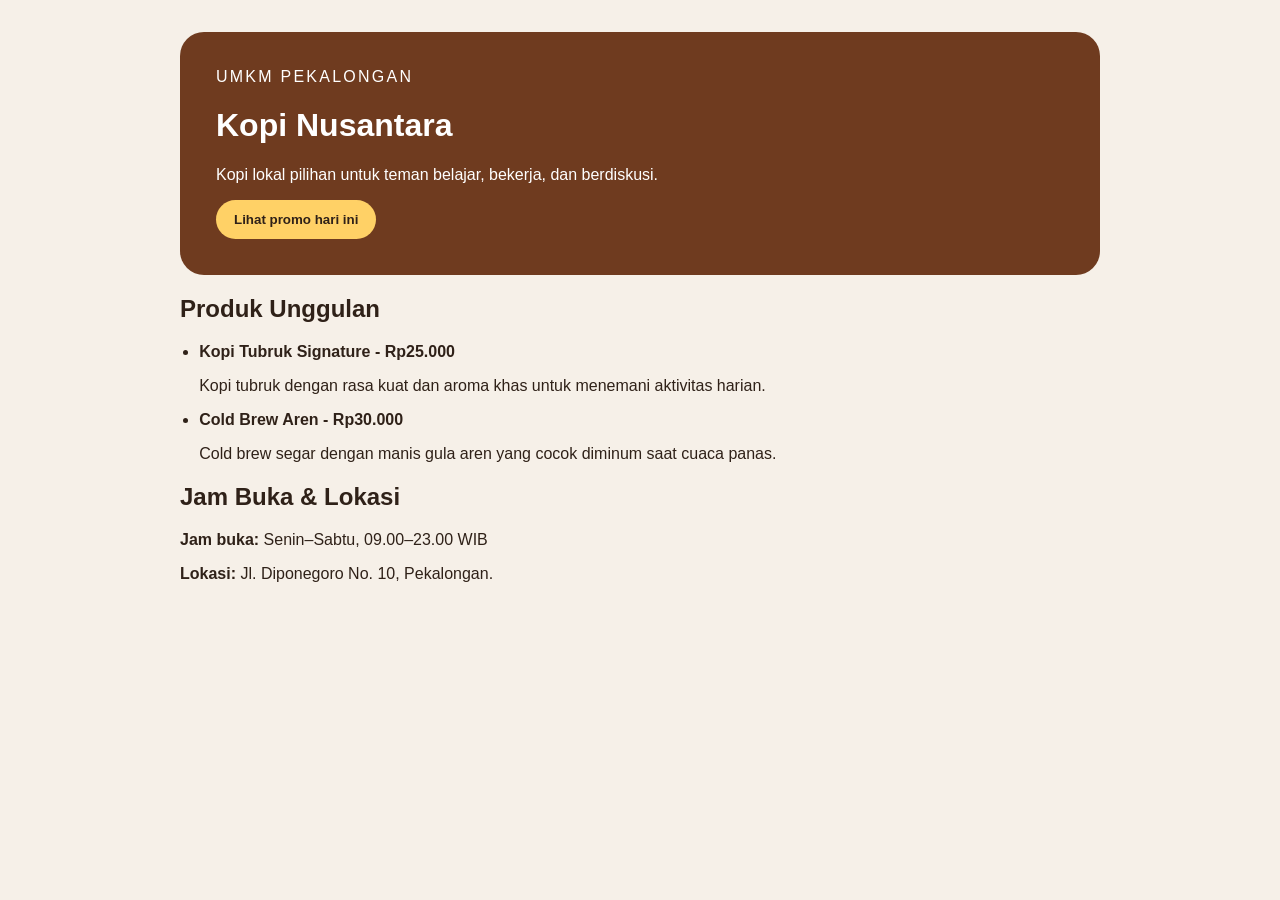
==== latihan-web-1-2/index.html @ b6d421cf "fix: ubah alamat menjadi data dummy" ====
<!doctype html>
<html lang="id">
  <head>
    <meta charset="utf-8" />
    <meta name="viewport" content="width=device-width, initial-scale=1" />
    <title>Kopi Nusantara - Website UMKM</title>
    <link rel="stylesheet" href="css/style.css" />
  </head>
  <body>
    <main class="page">
      <header class="hero">
        <p class="eyebrow">UMKM Pekalongan</p>
        <h1>Kopi Nusantara</h1>
        <p>Kopi lokal pilihan untuk teman belajar, bekerja, dan berdiskusi.</p>
        <button id="promoButton" type="button">Lihat promo hari ini</button>
      </header>

      <section aria-labelledby="produk-title">
        <h2 id="produk-title">Produk Unggulan</h2>
        <ul class="products">
          <li>
            <article>
              <strong>Kopi Tubruk Signature - Rp25.000</strong>
              <p>Kopi tubruk dengan rasa kuat dan aroma khas untuk menemani aktivitas harian.</p>
            </article>
          </li>
          <li>
            <article>
              <strong>Cold Brew Aren - Rp30.000</strong>
              <p>Cold brew segar dengan manis gula aren yang cocok diminum saat cuaca panas.</p>
            </article>
          </li>
        </ul>
      </section>

      <section class="info" aria-labelledby="info-title">
        <h2 id="info-title">Jam Buka & Lokasi</h2>
        <article class="info-card">
          <p><strong>Jam buka:</strong> Senin–Sabtu, 09.00–23.00 WIB</p>
          <p><strong>Lokasi:</strong> Jl. Diponegoro No. 10, Pekalongan.</p>
        </article>
      </section>
    </main>

    <script src="js/script.js"></script>
  </body>
</html>
---- latihan-web-1-2/css/style.css ----
body {
  margin: 0;
  color: #2f2118;
  background: #f6f0e8;
  font-family: Arial, sans-serif;
}

.page {
  max-width: 920px;
  margin: 0 auto;
  padding: 32px 20px;
}

.hero {
  padding: 36px;
  color: white;
  background: #6f3b1f;
  border-radius: 24px;
}

.eyebrow {
  margin: 0 0 8px;
  letter-spacing: 0.14em;
  text-transform: uppercase;
}

.products {
  padding-left: 1.2rem;
}

button {
  padding: 12px 18px;
  color: #2f2118;
  font-weight: 700;
  cursor: pointer;
  background: #ffd166;
  border: 0;
  border-radius: 999px;
}
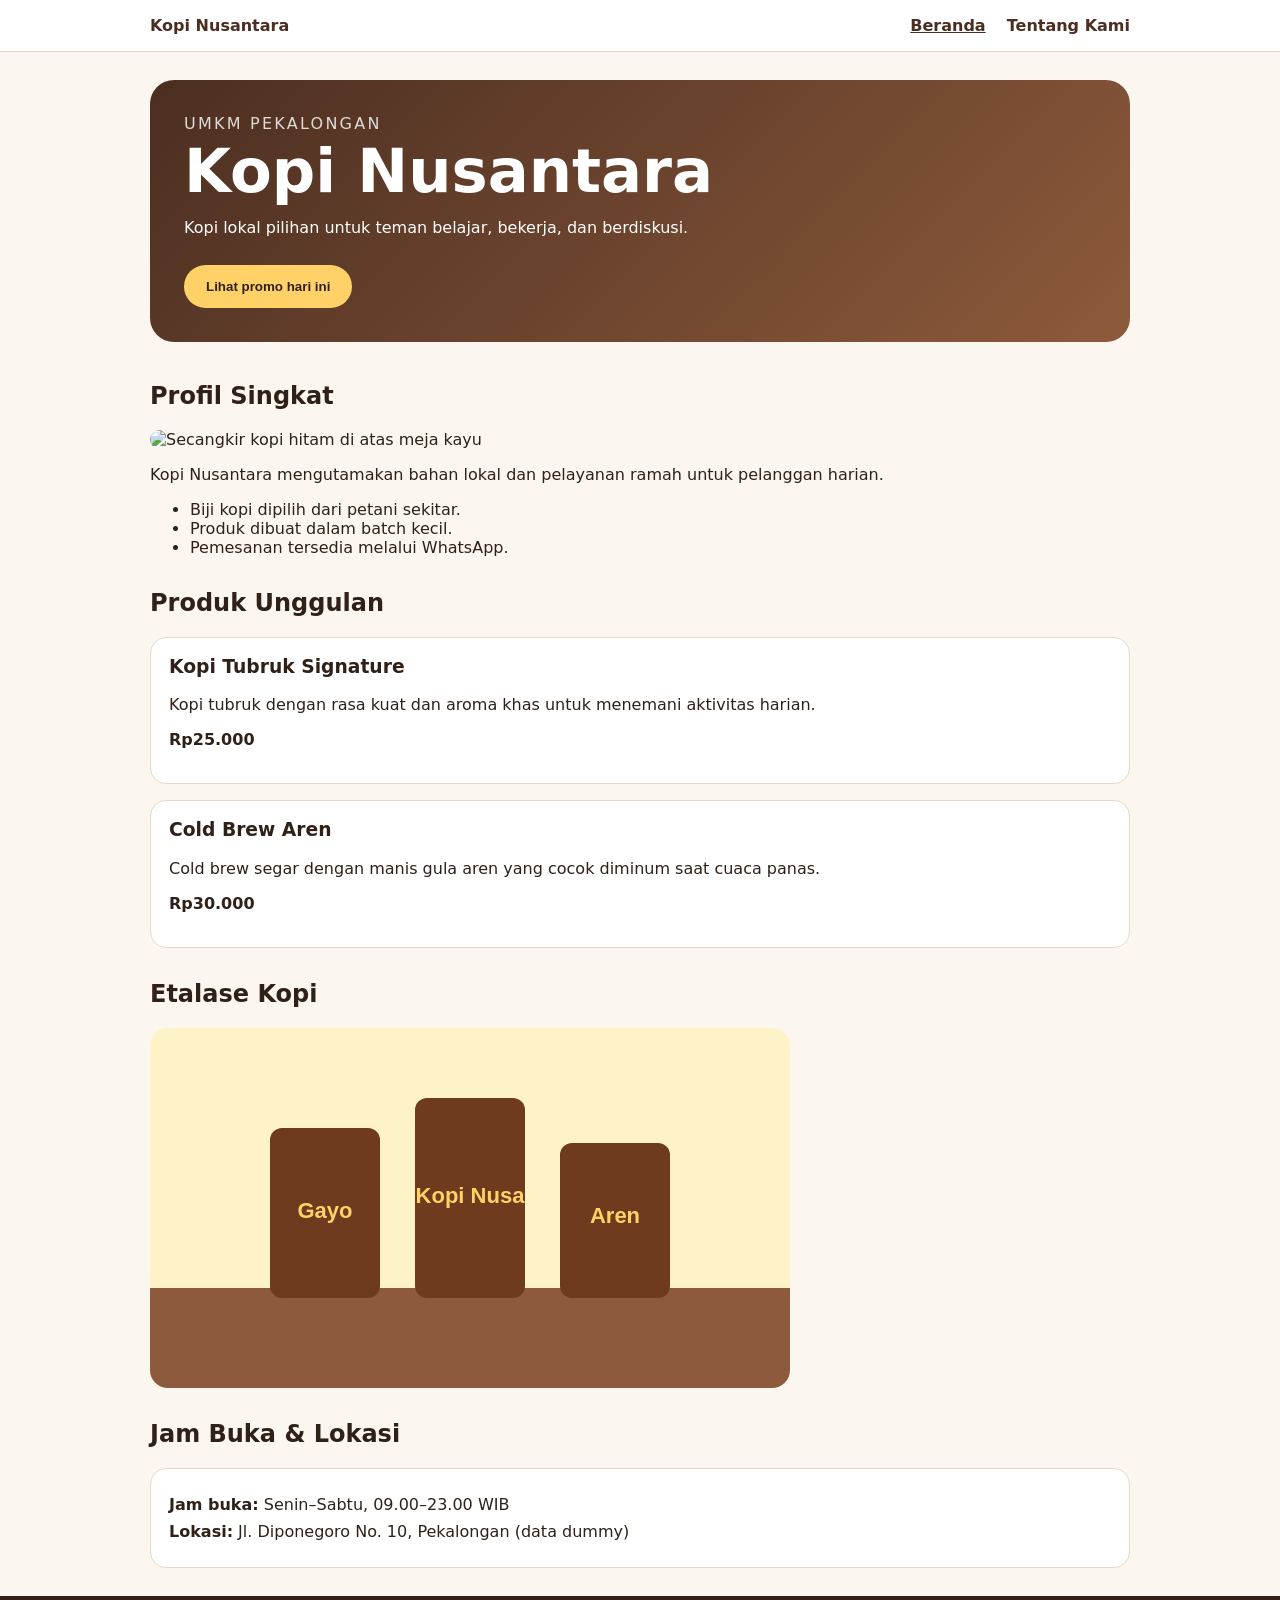
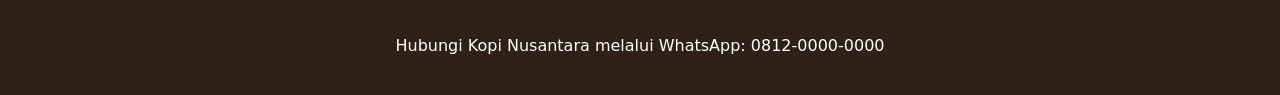
==== commit 46c74ba1: "feat: tambah semantic html dan navigasi dua halaman" ====
--- a/latihan-web-1-2/index.html
+++ b/latihan-web-1-2/index.html
@@ -1,47 +1,88 @@
 <!doctype html>
 <html lang="id">
   <head>
-    <meta charset="utf-8" />
-    <meta name="viewport" content="width=device-width, initial-scale=1" />
+    <meta charset="utf-8">
+    <meta name="viewport" content="width=device-width, initial-scale=1">
     <title>Kopi Nusantara - Website UMKM</title>
-    <link rel="stylesheet" href="css/style.css" />
+    <link rel="stylesheet" href="css/style.css">
   </head>
+
   <body>
-    <main class="page">
-      <header class="hero">
+    <a class="skip-link" href="#konten">Lewati ke konten utama</a>
+
+    <header class="site-header">
+      <div class="header-inner">
+        <a class="brand" href="index.html">Kopi Nusantara</a>
+        <nav aria-label="Navigasi utama">
+          <a aria-current="page" href="index.html">Beranda</a>
+          <a href="tentang.html">Tentang Kami</a>
+        </nav>
+      </div>
+    </header>
+
+    <main id="konten">
+      <section class="hero" aria-labelledby="hero-title">
         <p class="eyebrow">UMKM Pekalongan</p>
-        <h1>Kopi Nusantara</h1>
+        <h1 id="hero-title">Kopi Nusantara</h1>
         <p>Kopi lokal pilihan untuk teman belajar, bekerja, dan berdiskusi.</p>
         <button id="promoButton" type="button">Lihat promo hari ini</button>
-      </header>
+      </section>
+
+      <section class="profil" aria-labelledby="profil-title">
+        <h2 id="profil-title">Profil Singkat</h2>
+        <img
+          class="profile-image"
+          src="https://images.unsplash.com/photo-1509042239860-f550ce710b93?auto=format&fit=crop&w=640&q=80"
+          alt="Secangkir kopi hitam di atas meja kayu"
+        >
+        <p>Kopi Nusantara mengutamakan bahan lokal dan pelayanan ramah untuk pelanggan harian.</p>
+        <ul>
+          <li>Biji kopi dipilih dari petani sekitar.</li>
+          <li>Produk dibuat dalam batch kecil.</li>
+          <li>Pemesanan tersedia melalui WhatsApp.</li>
+        </ul>
+      </section>
 
       <section aria-labelledby="produk-title">
         <h2 id="produk-title">Produk Unggulan</h2>
-        <ul class="products">
-          <li>
-            <article>
-              <strong>Kopi Tubruk Signature - Rp25.000</strong>
-              <p>Kopi tubruk dengan rasa kuat dan aroma khas untuk menemani aktivitas harian.</p>
-            </article>
-          </li>
-          <li>
-            <article>
-              <strong>Cold Brew Aren - Rp30.000</strong>
-              <p>Cold brew segar dengan manis gula aren yang cocok diminum saat cuaca panas.</p>
-            </article>
-          </li>
-        </ul>
+
+        <div class="product-list">
+          <article class="product-card">
+            <h3>Kopi Tubruk Signature</h3>
+            <p>Kopi tubruk dengan rasa kuat dan aroma khas untuk menemani aktivitas harian.</p>
+            <p class="price">Rp25.000</p>
+          </article>
+
+          <article class="product-card">
+            <h3>Cold Brew Aren</h3>
+            <p>Cold brew segar dengan manis gula aren yang cocok diminum saat cuaca panas.</p>
+            <p class="price">Rp30.000</p>
+          </article>
+        </div>
       </section>
 
-      <section class="info" aria-labelledby="info-title">
-        <h2 id="info-title">Jam Buka & Lokasi</h2>
+      <section aria-labelledby="etalase-title">
+        <h2 id="etalase-title">Etalase Kopi</h2>
+        <img
+          class="etalase-image"
+          src="assets/images/etalase-kopi.svg"
+          alt="Etalase Kopi Nusantara berisi kemasan kopi lokal"
+        >
+      </section>
+
+      <section id="lokasi" class="info" aria-labelledby="info-title">
+        <h2 id="info-title">Jam Buka &amp; Lokasi</h2>
         <article class="info-card">
           <p><strong>Jam buka:</strong> Senin–Sabtu, 09.00–23.00 WIB</p>
-          <p><strong>Lokasi:</strong> Jl. Diponegoro No. 10, Pekalongan.</p>
+          <p><strong>Lokasi:</strong> Jl. Diponegoro No. 10, Pekalongan (data dummy)</p>
         </article>
       </section>
     </main>
 
+    <footer class="site-footer">
+      <p>Hubungi Kopi Nusantara melalui WhatsApp: 0812-0000-0000</p>
+    </footer>
+
     <script src="js/script.js"></script>
   </body>
-</html>+</html>
--- a/latihan-web-1-2/css/style.css
+++ b/latihan-web-1-2/css/style.css
@@ -1,39 +1,167 @@
 body {
   margin: 0;
+  background: #fbf7f0;
   color: #2f2118;
-  background: #f6f0e8;
-  font-family: Arial, sans-serif;
+  font-family: system-ui, -apple-system, BlinkMacSystemFont, "Segoe UI", sans-serif;
 }
 
-.page {
-  max-width: 920px;
+.site-header {
+  position: sticky;
+  top: 0;
+  z-index: 10;
+  padding: 16px 24px;
+  background: white;
+  border-bottom: 1px solid #ead8c3;
+}
+
+.header-inner {
+  max-width: 980px;
   margin: 0 auto;
-  padding: 32px 20px;
+  text-align: right;
+}
+
+.brand {
+  float: left;
+  color: #4b2e21;
+  font-weight: 800;
+  text-decoration: none;
+}
+
+nav {
+  display: inline-block;
+}
+
+nav a {
+  display: inline-block;
+  margin-left: 16px;
+  color: #4b2e21;
+  font-weight: 700;
+  text-decoration: none;
+}
+
+nav a[aria-current="page"] {
+  text-decoration: underline;
+}
+
+.skip-link {
+  position: absolute;
+  left: -9999px;
+  top: 8px;
+  padding: 8px 12px;
+  background: #2f2118;
+  color: white;
+  z-index: 20;
+}
+
+.skip-link:focus {
+  left: 8px;
+}
+
+a:focus-visible,
+button:focus-visible {
+  outline: 3px solid #ffd166;
+  outline-offset: 4px;
+}
+
+main {
+  max-width: 980px;
+  margin: 0 auto;
+  padding: 28px 20px;
 }
 
 .hero {
-  padding: 36px;
+  border-radius: 24px;
+  background: linear-gradient(135deg, #4b2e21, #8d5a3b);
   color: white;
-  background: #6f3b1f;
-  border-radius: 24px;
+  padding: 34px;
 }
 
 .eyebrow {
   margin: 0 0 8px;
   letter-spacing: 0.14em;
   text-transform: uppercase;
+  opacity: 0.82;
 }
 
-.products {
-  padding-left: 1.2rem;
+h1 {
+  margin: 0;
+  font-size: clamp(2rem, 7vw, 3.8rem);
+  line-height: 1;
+}
+
+h2 {
+  margin-top: 32px;
 }
 
 button {
-  padding: 12px 18px;
+  margin-top: 12px;
+  padding: 14px 22px;
+  border: none;
+  border-radius: 999px;
+  background: #ffd166;
   color: #2f2118;
-  font-weight: 700;
+  font-weight: 800;
   cursor: pointer;
-  background: #ffd166;
-  border: 0;
-  border-radius: 999px;
-}+}
+
+.profil {
+  padding-top: 8px;
+}
+
+.profile-image {
+  width: 100%;
+  max-width: 420px;
+  border-radius: 18px;
+  object-fit: cover;
+}
+
+.product-list {
+  margin-top: 16px;
+}
+
+.product-card {
+  padding: 18px;
+  margin: 16px 0;
+  background: white;
+  border: 1px solid #ead8c3;
+  border-radius: 16px;
+}
+
+.product-card h3 {
+  margin-top: 0;
+}
+
+.price {
+  font-weight: 800;
+}
+
+.etalase-image {
+  display: block;
+  width: 100%;
+  max-width: 640px;
+  margin-top: 16px;
+  border-radius: 18px;
+}
+
+.info {
+  margin-top: 30px;
+}
+
+.info-card {
+  padding: 18px;
+  background: white;
+  border: 1px solid #ead8c3;
+  border-radius: 16px;
+}
+
+.info-card p {
+  margin: 8px 0;
+}
+
+.site-footer {
+  padding: 24px;
+  background: #2f2118;
+  color: white;
+  text-align: center;
+}
+
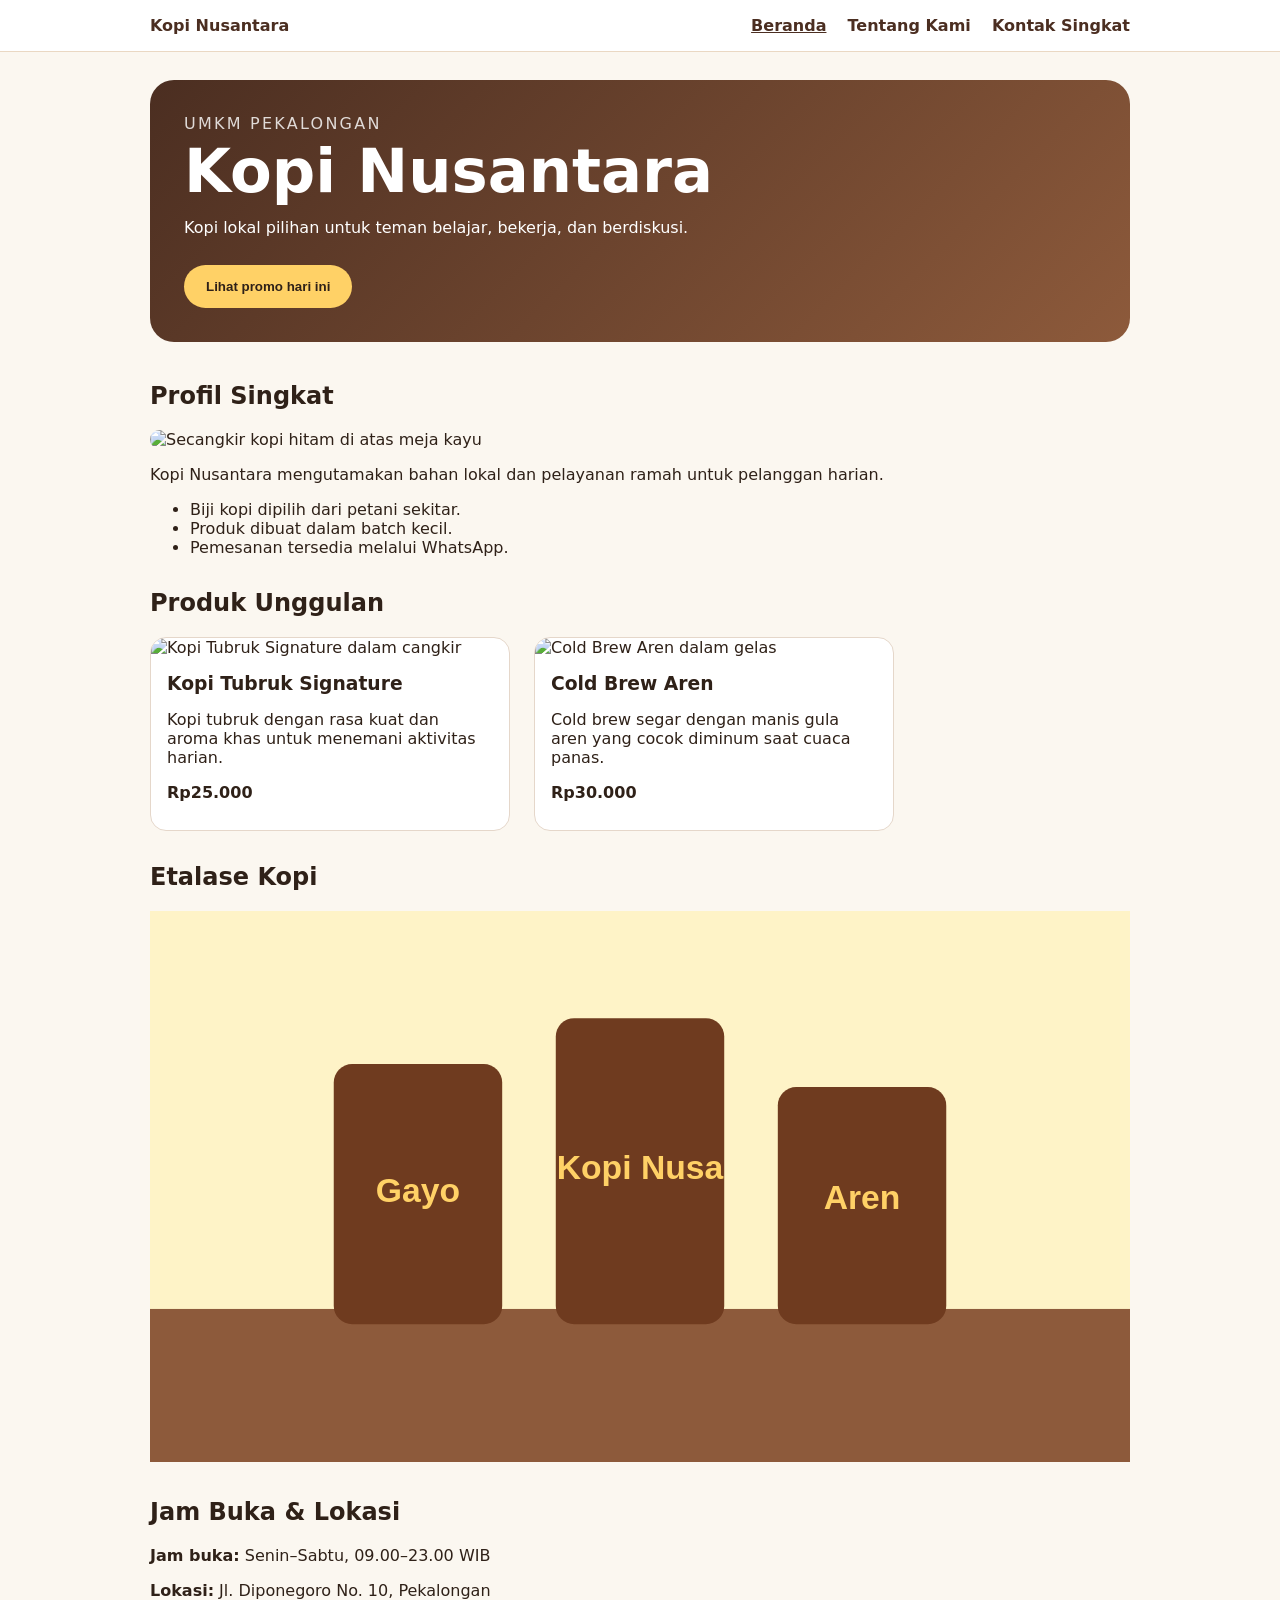
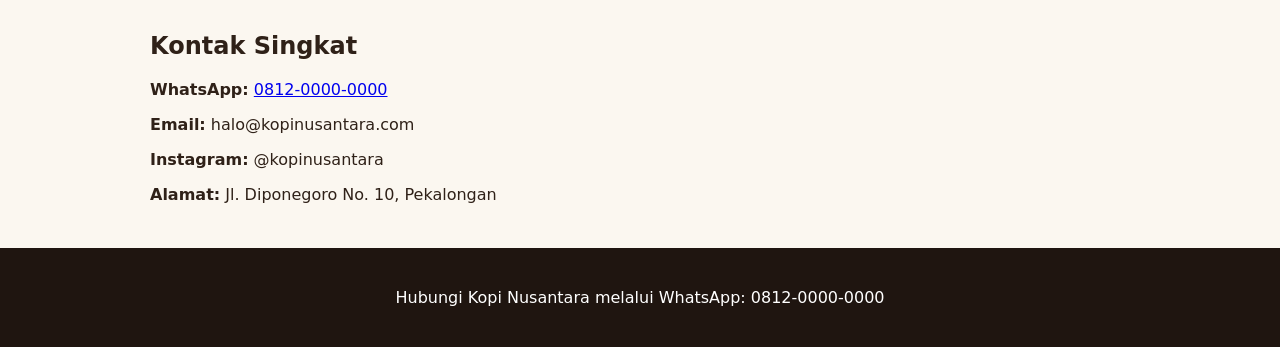
==== commit f0b542fd: "feat: tambah semantic html dan navigasi dua halaman" ====
--- a/latihan-web-1-2/index.html
+++ b/latihan-web-1-2/index.html
@@ -13,14 +13,17 @@
     <header class="site-header">
       <div class="header-inner">
         <a class="brand" href="index.html">Kopi Nusantara</a>
+
         <nav aria-label="Navigasi utama">
           <a aria-current="page" href="index.html">Beranda</a>
           <a href="tentang.html">Tentang Kami</a>
+          <a href="#kontak">Kontak Singkat</a>
         </nav>
       </div>
     </header>
 
     <main id="konten">
+
       <section class="hero" aria-labelledby="hero-title">
         <p class="eyebrow">UMKM Pekalongan</p>
         <h1 id="hero-title">Kopi Nusantara</h1>
@@ -28,14 +31,17 @@
         <button id="promoButton" type="button">Lihat promo hari ini</button>
       </section>
 
-      <section class="profil" aria-labelledby="profil-title">
+      <section id="profil" class="profil" aria-labelledby="profil-title">
         <h2 id="profil-title">Profil Singkat</h2>
+
         <img
           class="profile-image"
           src="https://images.unsplash.com/photo-1509042239860-f550ce710b93?auto=format&fit=crop&w=640&q=80"
           alt="Secangkir kopi hitam di atas meja kayu"
         >
+
         <p>Kopi Nusantara mengutamakan bahan lokal dan pelayanan ramah untuk pelanggan harian.</p>
+
         <ul>
           <li>Biji kopi dipilih dari petani sekitar.</li>
           <li>Produk dibuat dalam batch kecil.</li>
@@ -47,22 +53,41 @@
         <h2 id="produk-title">Produk Unggulan</h2>
 
         <div class="product-list">
+
           <article class="product-card">
-            <h3>Kopi Tubruk Signature</h3>
-            <p>Kopi tubruk dengan rasa kuat dan aroma khas untuk menemani aktivitas harian.</p>
-            <p class="price">Rp25.000</p>
+            <img
+              class="product-image"
+              src="https://images.unsplash.com/photo-1514432324607-a09d9b4aefdd?auto=format&fit=crop&w=640&q=80"
+              alt="Kopi Tubruk Signature dalam cangkir"
+            >
+
+            <div class="product-content">
+              <h3>Kopi Tubruk Signature</h3>
+              <p>Kopi tubruk dengan rasa kuat dan aroma khas untuk menemani aktivitas harian.</p>
+              <p class="price">Rp25.000</p>
+            </div>
           </article>
 
           <article class="product-card">
-            <h3>Cold Brew Aren</h3>
-            <p>Cold brew segar dengan manis gula aren yang cocok diminum saat cuaca panas.</p>
-            <p class="price">Rp30.000</p>
+            <img
+              class="product-image"
+              src="https://images.unsplash.com/photo-1517701604599-bb29b565090c?auto=format&fit=crop&w=640&q=80"
+              alt="Cold Brew Aren dalam gelas"
+            >
+
+            <div class="product-content">
+              <h3>Cold Brew Aren</h3>
+              <p>Cold brew segar dengan manis gula aren yang cocok diminum saat cuaca panas.</p>
+              <p class="price">Rp30.000</p>
+            </div>
           </article>
+
         </div>
       </section>
 
       <section aria-labelledby="etalase-title">
         <h2 id="etalase-title">Etalase Kopi</h2>
+
         <img
           class="etalase-image"
           src="assets/images/etalase-kopi.svg"
@@ -72,11 +97,30 @@
 
       <section id="lokasi" class="info" aria-labelledby="info-title">
         <h2 id="info-title">Jam Buka &amp; Lokasi</h2>
+
         <article class="info-card">
           <p><strong>Jam buka:</strong> Senin–Sabtu, 09.00–23.00 WIB</p>
-          <p><strong>Lokasi:</strong> Jl. Diponegoro No. 10, Pekalongan (data dummy)</p>
+          <p><strong>Lokasi:</strong> Jl. Diponegoro No. 10, Pekalongan</p>
         </article>
       </section>
+
+      <section id="kontak" class="info" aria-labelledby="kontak-title">
+  <h2 id="kontak-title">Kontak Singkat</h2>
+
+  <article class="info-card">
+    <p>
+      <strong>WhatsApp:</strong>
+      <a href="https://wa.me/6281200000000" target="_blank" rel="noopener noreferrer">
+        0812-0000-0000
+      </a>
+    </p>
+
+    <p><strong>Email:</strong> halo@kopinusantara.com</p>
+    <p><strong>Instagram:</strong> @kopinusantara</p>
+    <p><strong>Alamat:</strong> Jl. Diponegoro No. 10, Pekalongan</p>
+  </article>
+</section>
+
     </main>
 
     <footer class="site-footer">
@@ -85,4 +129,4 @@
 
     <script src="js/script.js"></script>
   </body>
-</html>
+</html>
--- a/latihan-web-1-2/css/style.css
+++ b/latihan-web-1-2/css/style.css
@@ -116,52 +116,77 @@
 }
 
 .product-list {
-  margin-top: 16px;
+  display: grid;
+  grid-template-columns: repeat(2, minmax(0, 360px));
+  gap: 24px;
+  align-items: start;
 }
 
 .product-card {
-  padding: 18px;
-  margin: 16px 0;
+  overflow: hidden;
+  padding: 0;
+  margin: 0;
+  border-radius: 16px;
   background: white;
-  border: 1px solid #ead8c3;
-  border-radius: 16px;
+  border: 1px solid #e5d7ca;
 }
 
-.product-card h3 {
-  margin-top: 0;
+.product-image {
+  display: block;
+  width: 100%;
+  height: auto;
+  object-fit: contain;
 }
 
-.price {
-  font-weight: 800;
+.product-content {
+  padding: 16px;
 }
 
-.etalase-image {
-  display: block;
-  width: 100%;
-  max-width: 640px;
-  margin-top: 16px;
-  border-radius: 18px;
+.product-content h3 {
+  margin-top: 0;
+  margin-bottom: 8px;
 }
 
-.info {
-  margin-top: 30px;
+.product-content p {
+  margin-bottom: 10px;
 }
 
-.info-card {
-  padding: 18px;
-  background: white;
-  border: 1px solid #ead8c3;
-  border-radius: 16px;
+.product-content .price {
+  font-weight: bold;
+  margin-bottom: 0;
 }
 
-.info-card p {
-  margin: 8px 0;
+.product-content {
+  padding: 16px;
+}
+
+.product-content h3 {
+  margin-top: 0;
+  margin-bottom: 8px;
+}
+
+.product-content p {
+  margin-bottom: 10px;
+}
+
+.product-content .price {
+  font-weight: bold;
+  margin-bottom: 12px;
+}
+
+.product-content button {
+  border: none;
+  border-radius: 20px;
+  padding: 10px 18px;
+  background: #5b321f;
+  color: white;
+  font-weight: bold;
+  cursor: pointer;
 }
 
 .site-footer {
   padding: 24px;
-  background: #2f2118;
+  background: #1f1510;
   color: white;
   text-align: center;
-}
-
+}
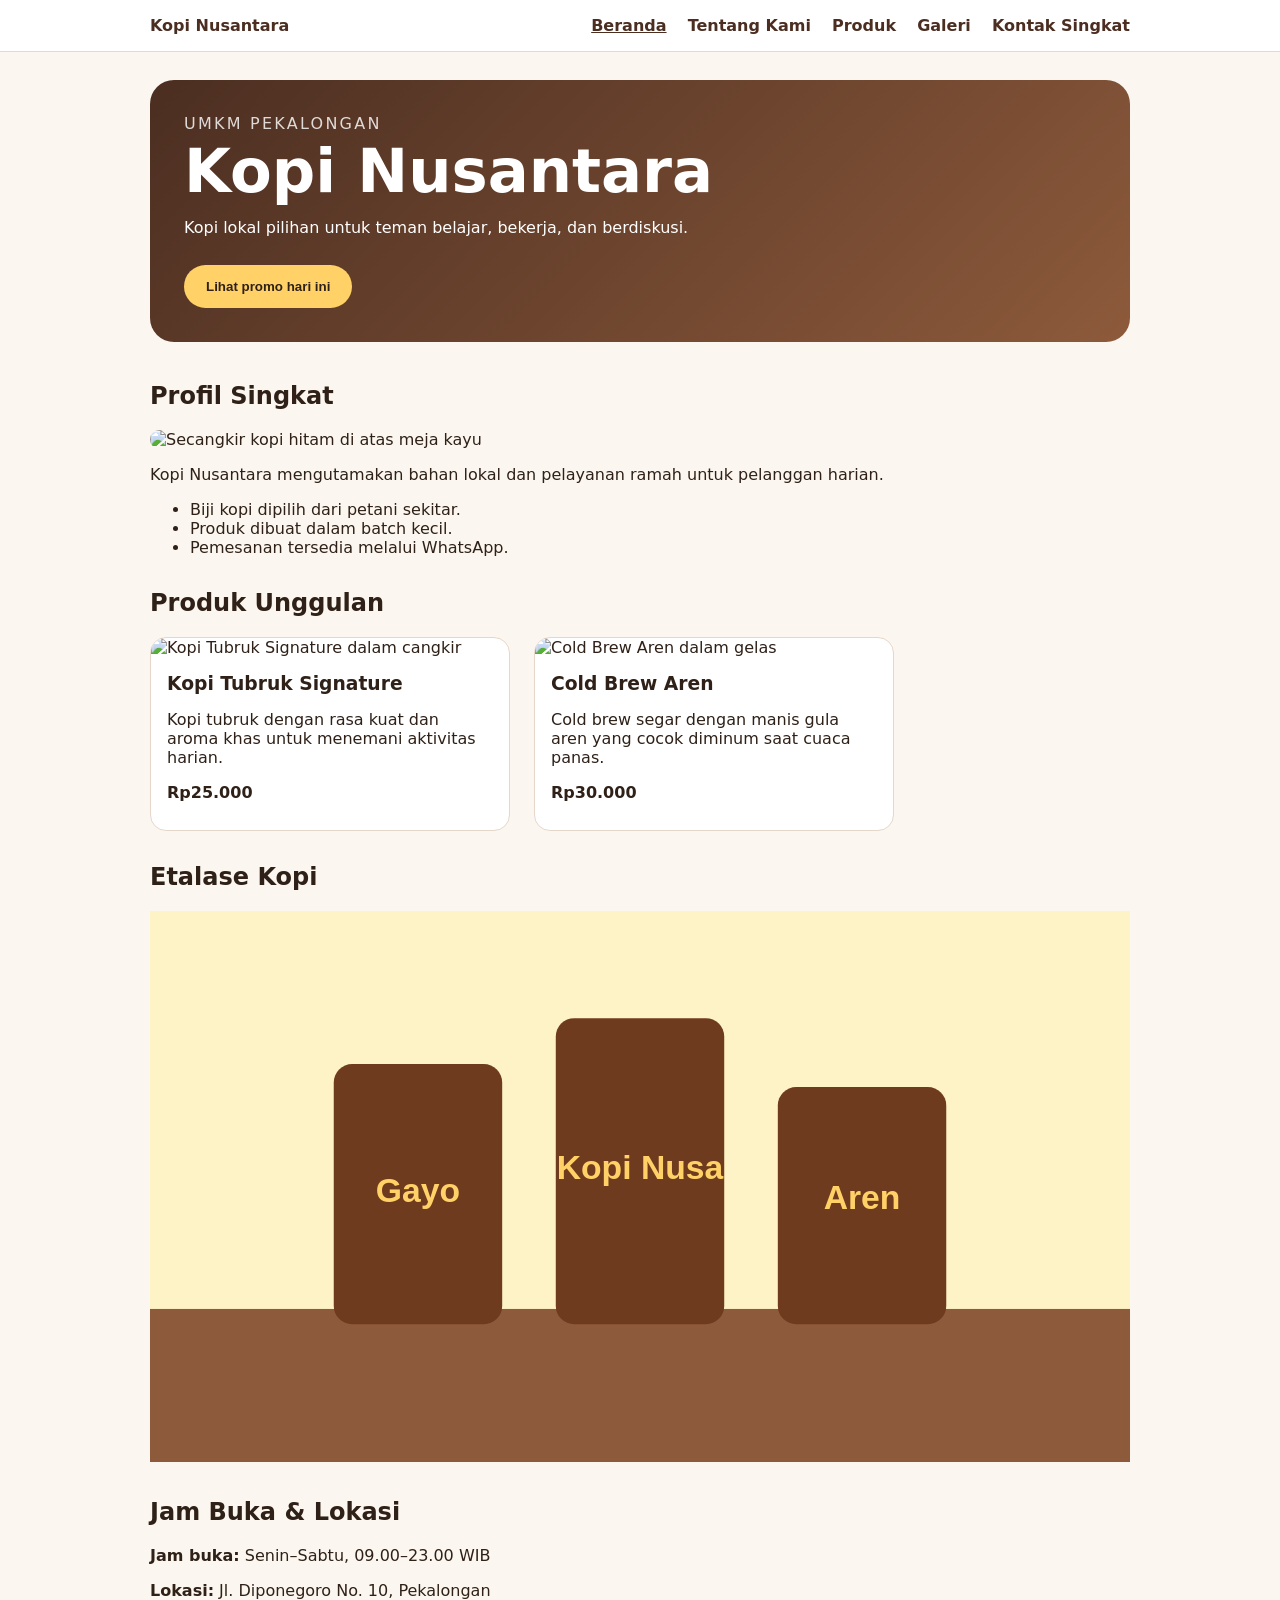
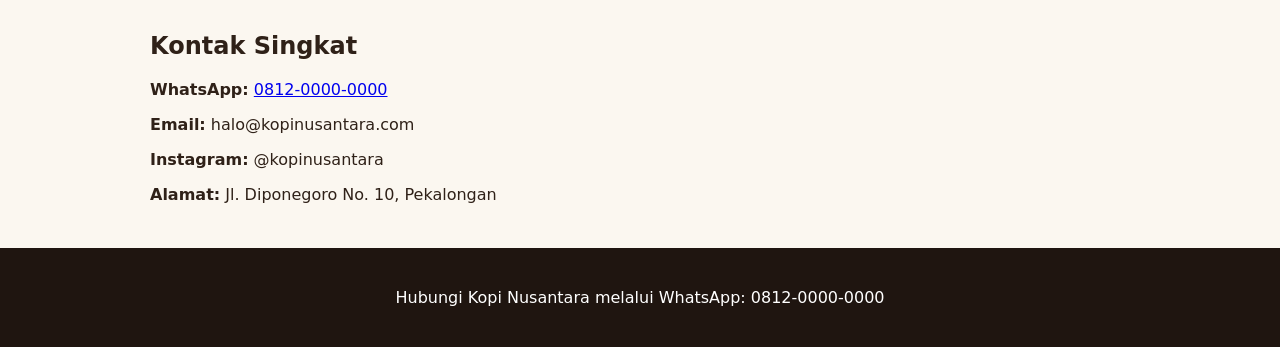
==== commit df48364d: "feat: tambah media dan tabel katalog" ====
--- a/latihan-web-1-2/index.html
+++ b/latihan-web-1-2/index.html
@@ -17,6 +17,8 @@
         <nav aria-label="Navigasi utama">
           <a aria-current="page" href="index.html">Beranda</a>
           <a href="tentang.html">Tentang Kami</a>
+          <a href="produk.html">Produk</a>
+          <a href="galeri.html">Galeri</a>
           <a href="#kontak">Kontak Singkat</a>
         </nav>
       </div>
--- a/latihan-web-1-2/css/style.css
+++ b/latihan-web-1-2/css/style.css
@@ -189,4 +189,36 @@
   background: #1f1510;
   color: white;
   text-align: center;
+}
+
+img {
+  max-width: 100%;
+  height: auto;
+}
+
+figure {
+  margin: 0 0 24px;
+}
+
+figcaption {
+  margin-top: 8px;
+  color: #6b5b52;
+}
+
+table {
+  width: 100%;
+  border-collapse: collapse;
+}
+
+caption {
+  margin-bottom: 8px;
+  font-weight: 700;
+  text-align: left;
+}
+
+th,
+td {
+  padding: 10px;
+  text-align: left;
+  border: 1px solid #dccbbc;
 }
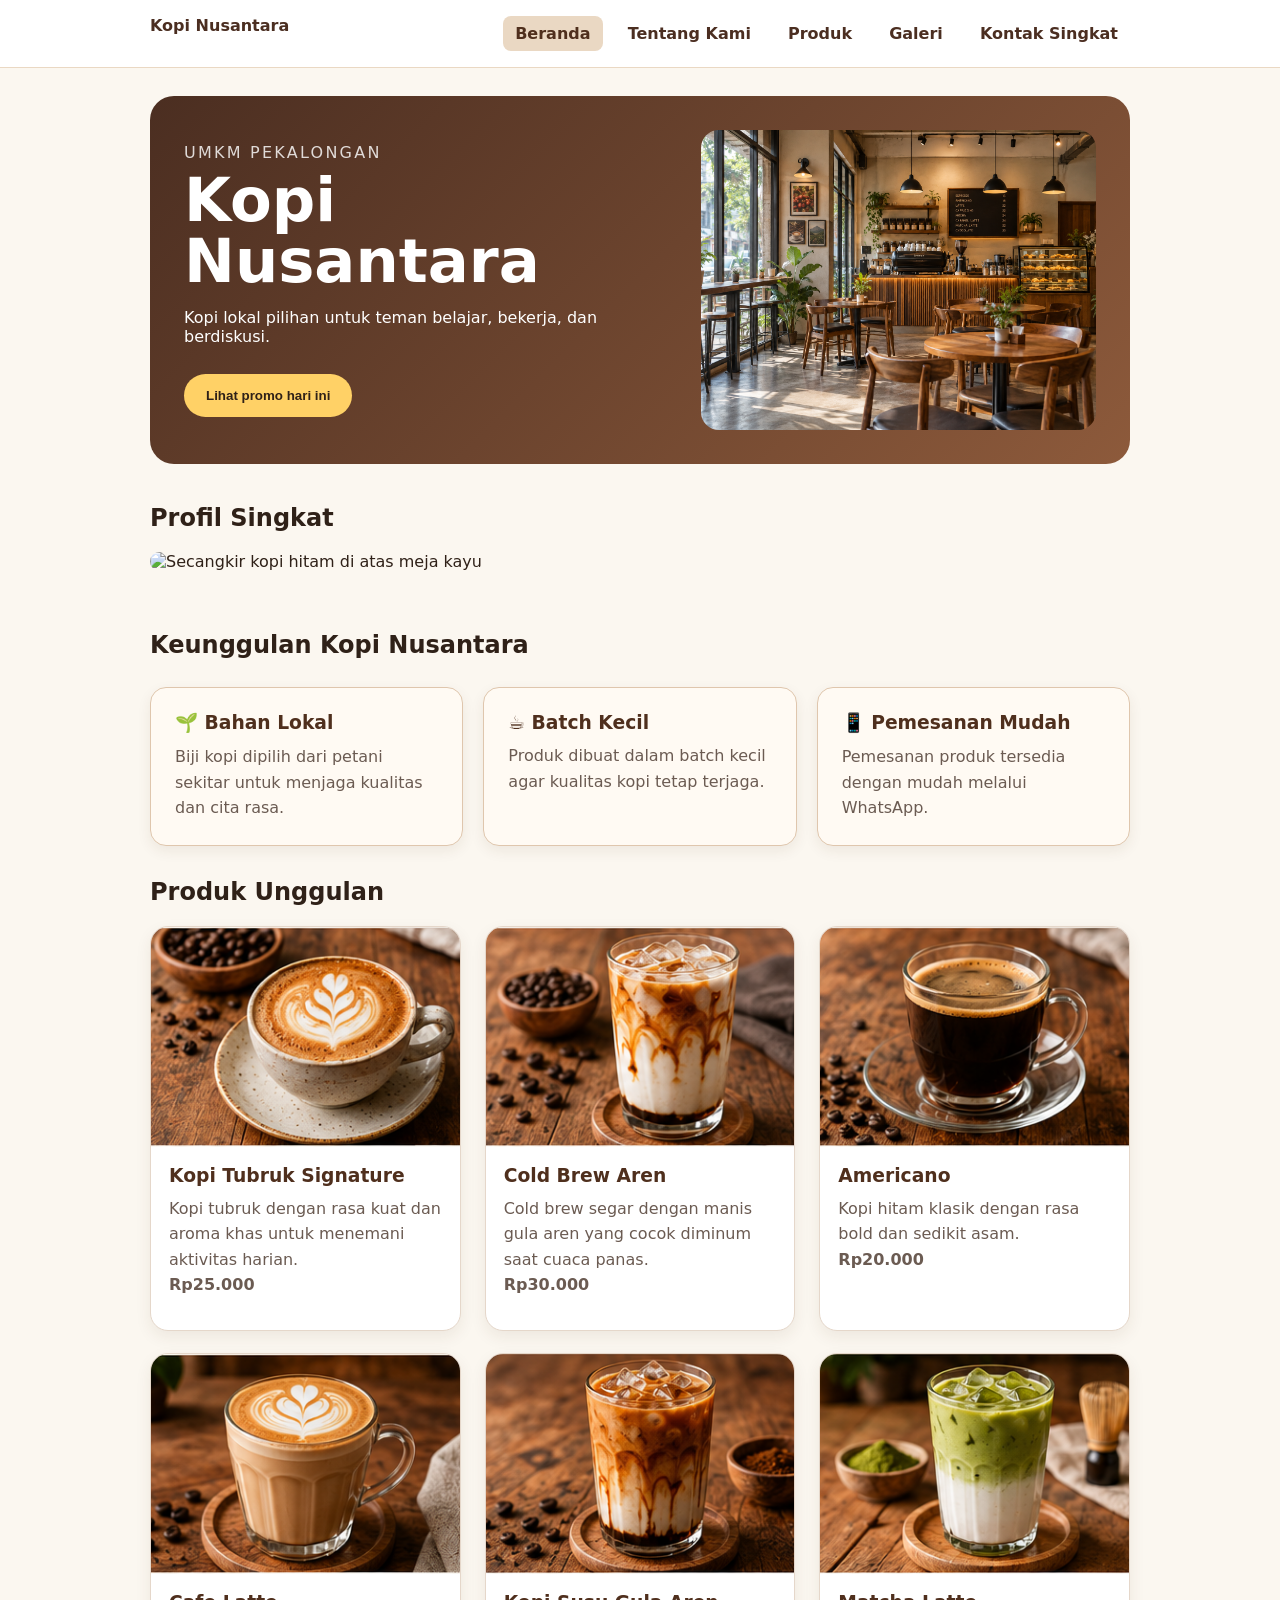
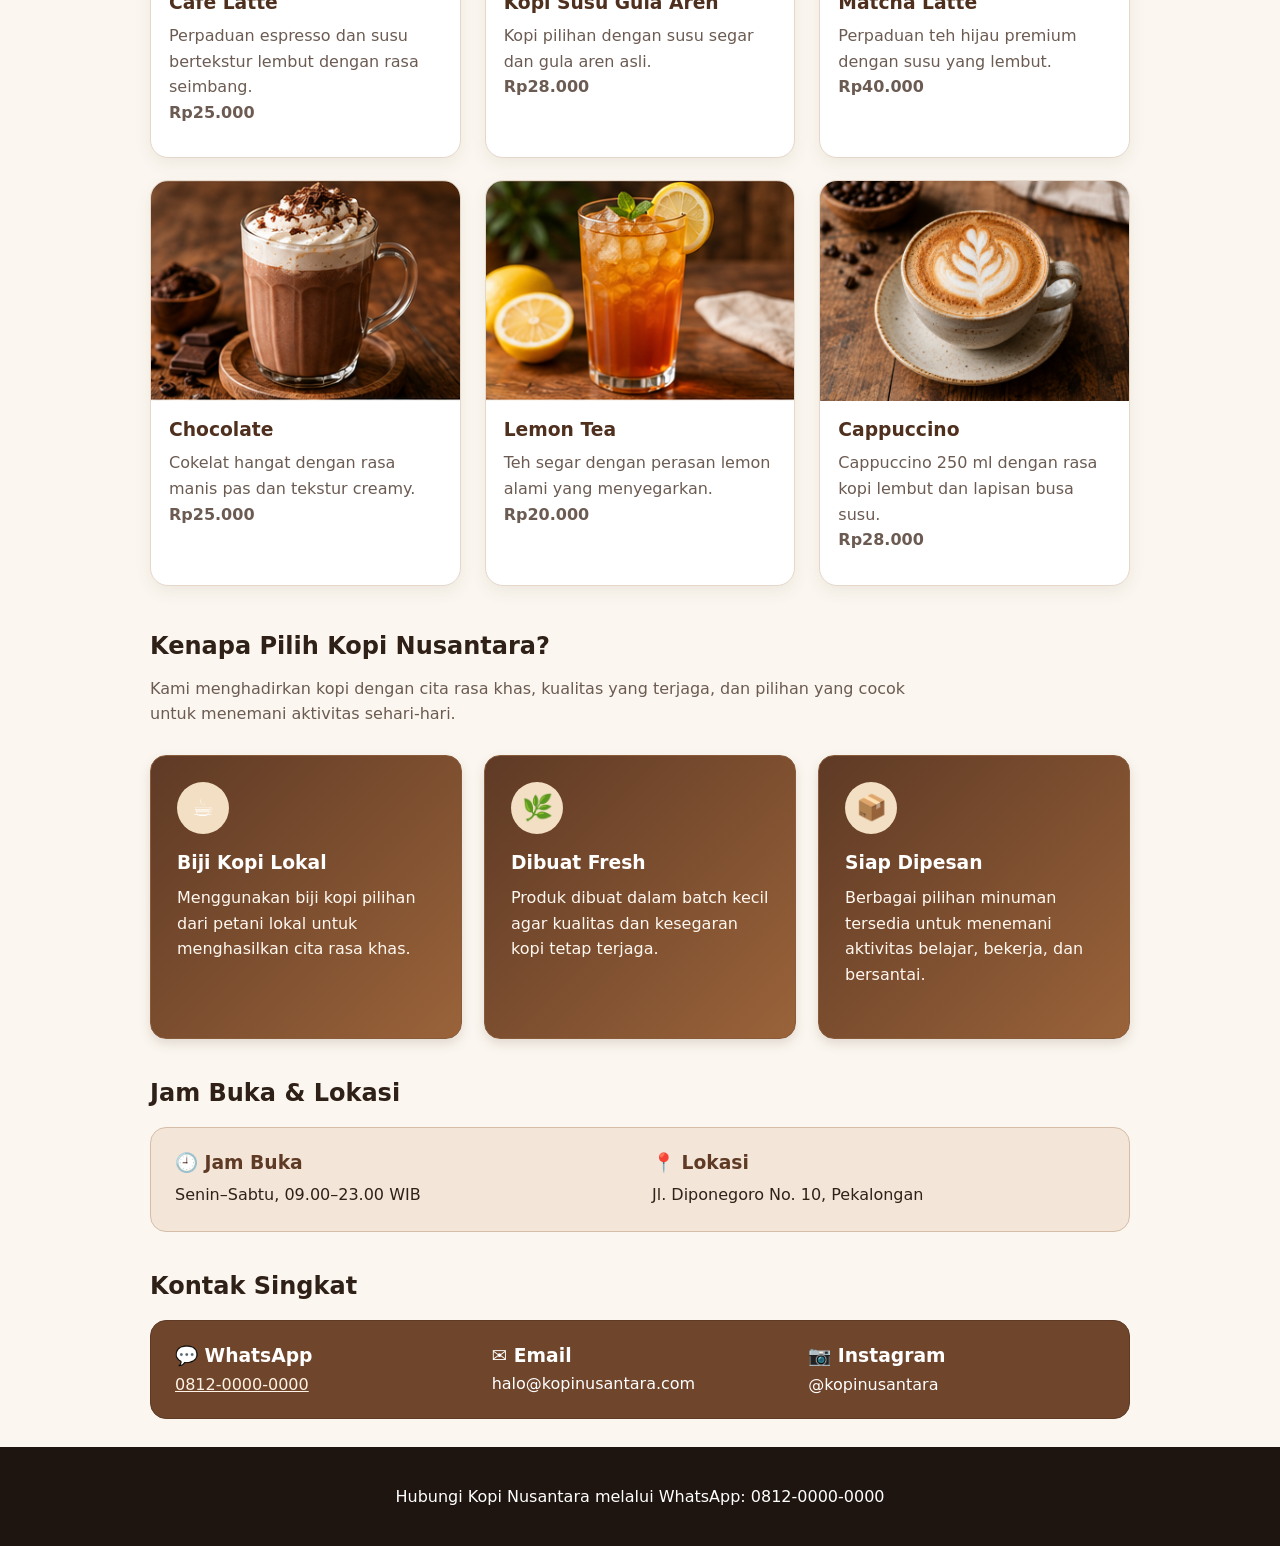
==== commit f96f1064: "P03 media tabel dan katalog" ====
--- a/latihan-web-1-2/index.html
+++ b/latihan-web-1-2/index.html
@@ -26,12 +26,31 @@
 
     <main id="konten">
 
-      <section class="hero" aria-labelledby="hero-title">
-        <p class="eyebrow">UMKM Pekalongan</p>
-        <h1 id="hero-title">Kopi Nusantara</h1>
-        <p>Kopi lokal pilihan untuk teman belajar, bekerja, dan berdiskusi.</p>
-        <button id="promoButton" type="button">Lihat promo hari ini</button>
-      </section>
+      <section class="hero home-hero" aria-labelledby="hero-title">
+
+  <div class="home-hero-content">
+    <p class="eyebrow">UMKM Pekalongan</p>
+
+    <h1 id="hero-title">Kopi Nusantara</h1>
+
+    <p>
+      Kopi lokal pilihan untuk teman belajar,
+      bekerja, dan berdiskusi.
+    </p>
+
+    <button id="promoButton" type="button">
+      Lihat promo hari ini
+    </button>
+  </div>
+
+  <div class="home-hero-image">
+    <img
+      src="assets/images/suasana-kedai.png"
+      alt="Suasana kedai Kopi Nusantara"
+    >
+  </div>
+
+</section>
 
       <section id="profil" class="profil" aria-labelledby="profil-title">
         <h2 id="profil-title">Profil Singkat</h2>
@@ -42,85 +61,245 @@
           alt="Secangkir kopi hitam di atas meja kayu"
         >
 
-        <p>Kopi Nusantara mengutamakan bahan lokal dan pelayanan ramah untuk pelanggan harian.</p>
-
-        <ul>
-          <li>Biji kopi dipilih dari petani sekitar.</li>
-          <li>Produk dibuat dalam batch kecil.</li>
-          <li>Pemesanan tersedia melalui WhatsApp.</li>
-        </ul>
+        <div class="info-cards">
+          </div>
+
+<h2>Keunggulan Kopi Nusantara</h2>
+
+<div class="info-cards">
+
+          
+
+  <div class="info-card">
+    <h3>🌱 Bahan Lokal</h3>
+    <p>
+      Biji kopi dipilih dari petani sekitar
+      untuk menjaga kualitas dan cita rasa.
+    </p>
+  </div>
+
+  <div class="info-card">
+    <h3>☕ Batch Kecil</h3>
+    <p>
+      Produk dibuat dalam batch kecil
+      agar kualitas kopi tetap terjaga.
+    </p>
+  </div>
+
+  <div class="info-card">
+    <h3>📱 Pemesanan Mudah</h3>
+    <p>
+      Pemesanan produk tersedia dengan mudah
+      melalui WhatsApp.
+    </p>
+  </div>
+
+</div>
       </section>
 
       <section aria-labelledby="produk-title">
         <h2 id="produk-title">Produk Unggulan</h2>
 
         <div class="product-list">
-
           <article class="product-card">
             <img
-              class="product-image"
-              src="https://images.unsplash.com/photo-1514432324607-a09d9b4aefdd?auto=format&fit=crop&w=640&q=80"
-              alt="Kopi Tubruk Signature dalam cangkir"
-            >
-
-            <div class="product-content">
-              <h3>Kopi Tubruk Signature</h3>
-              <p>Kopi tubruk dengan rasa kuat dan aroma khas untuk menemani aktivitas harian.</p>
-              <p class="price">Rp25.000</p>
-            </div>
-          </article>
-
-          <article class="product-card">
-            <img
-              class="product-image"
-              src="https://images.unsplash.com/photo-1517701604599-bb29b565090c?auto=format&fit=crop&w=640&q=80"
-              alt="Cold Brew Aren dalam gelas"
-            >
-
-            <div class="product-content">
-              <h3>Cold Brew Aren</h3>
-              <p>Cold brew segar dengan manis gula aren yang cocok diminum saat cuaca panas.</p>
-              <p class="price">Rp30.000</p>
-            </div>
+      class="product-image"
+      src="assets/images/kopi-tubruk-signature.png"
+      alt="Secangkir kopi tubruk signature di atas meja kayu"
+    >
+    <div class="product-content">
+      <h3>Kopi Tubruk Signature</h3>
+      <p>Kopi tubruk dengan rasa kuat dan aroma khas untuk menemani aktivitas harian.</p>
+      <p class="price">Rp25.000</p>
+    </div>
+  </article>
+
+  <article class="product-card">
+    <img
+      class="product-image"
+      src="assets/images/cold-brew-aren.png"
+      alt="Gelas cold brew aren di atas meja kayu"
+    >
+    <div class="product-content">
+      <h3>Cold Brew Aren</h3>
+      <p>Cold brew segar dengan manis gula aren yang cocok diminum saat cuaca panas.</p>
+      <p class="price">Rp30.000</p>
+    </div>
+  </article>
+
+  <article class="product-card">
+    <img
+      class="product-image"
+      src="assets/images/americano.png"
+      alt="Secangkir americano hitam di atas meja kayu"
+    >
+    <div class="product-content">
+      <h3>Americano</h3>
+      <p>Kopi hitam klasik dengan rasa bold dan sedikit asam.</p>
+      <p class="price">Rp20.000</p>
+    </div>
+  </article>
+
+  <article class="product-card">
+    <img
+      class="product-image"
+      src="assets/images/cafe-latte.png"
+      alt="Secangkir cafe latte dengan latte art"
+    >
+    <div class="product-content">
+      <h3>Cafe Latte</h3>
+      <p>Perpaduan espresso dan susu bertekstur lembut dengan rasa seimbang.</p>
+      <p class="price">Rp25.000</p>
+    </div>
+  </article>
+
+  <article class="product-card">
+    <img
+      class="product-image"
+      src="assets/images/kopi-susu-gula-aren.png"
+      alt="Gelas kopi susu gula aren di atas meja kayu"
+    >
+    <div class="product-content">
+      <h3>Kopi Susu Gula Aren</h3>
+      <p>Kopi pilihan dengan susu segar dan gula aren asli.</p>
+      <p class="price">Rp28.000</p>
+    </div>
+  </article>
+
+  <article class="product-card">
+    <img
+      class="product-image"
+      src="assets/images/matcha-latte.png"
+      alt="Gelas matcha latte dengan lapisan susu"
+    >
+    <div class="product-content">
+      <h3>Matcha Latte</h3>
+      <p>Perpaduan teh hijau premium dengan susu yang lembut.</p>
+      <p class="price">Rp40.000</p>
+    </div>
+  </article>
+
+  <article class="product-card">
+    <img
+      class="product-image"
+      src="assets/images/chocolate.png"
+      alt="Secangkir chocolate dengan krim di atasnya"
+    >
+    <div class="product-content">
+      <h3>Chocolate</h3>
+      <p>Cokelat hangat dengan rasa manis pas dan tekstur creamy.</p>
+      <p class="price">Rp25.000</p>
+    </div>
+  </article>
+
+  <article class="product-card">
+    <img
+      class="product-image"
+      src="assets/images/lemon-tea.png"
+      alt="Gelas lemon tea dengan irisan lemon"
+    >
+    <div class="product-content">
+      <h3>Lemon Tea</h3>
+      <p>Teh segar dengan perasan lemon alami yang menyegarkan.</p>
+      <p class="price">Rp20.000</p>
+    </div>
+  </article>
+
+  <article class="product-card">
+    <img
+      class="product-image"
+      src="assets/images/cappuccino.png"
+      alt="Secangkir cappuccino dengan busa susu di atas meja"
+    >
+    <div class="product-content">
+      <h3>Cappuccino</h3>
+      <p>Cappuccino 250 ml dengan rasa kopi lembut dan lapisan busa susu.</p>
+      <p class="price">Rp28.000</p>
+    </div>
+  </article>
+</div>
           </article>
 
         </div>
       </section>
 
-      <section aria-labelledby="etalase-title">
-        <h2 id="etalase-title">Etalase Kopi</h2>
-
-        <img
-          class="etalase-image"
-          src="assets/images/etalase-kopi.svg"
-          alt="Etalase Kopi Nusantara berisi kemasan kopi lokal"
-        >
-      </section>
-
-      <section id="lokasi" class="info" aria-labelledby="info-title">
-        <h2 id="info-title">Jam Buka &amp; Lokasi</h2>
-
-        <article class="info-card">
-          <p><strong>Jam buka:</strong> Senin–Sabtu, 09.00–23.00 WIB</p>
-          <p><strong>Lokasi:</strong> Jl. Diponegoro No. 10, Pekalongan</p>
-        </article>
-      </section>
-
-      <section id="kontak" class="info" aria-labelledby="kontak-title">
+      <section class="keunggulan" aria-labelledby="keunggulan-title">
+  <h2 id="keunggulan-title">Kenapa Pilih Kopi Nusantara?</h2>
+
+  <p class="keunggulan-intro">
+    Kami menghadirkan kopi dengan cita rasa khas, kualitas yang terjaga,
+    dan pilihan yang cocok untuk menemani aktivitas sehari-hari.
+  </p>
+
+  <div class="keunggulan-list">
+    <article class="keunggulan-card">
+      <div class="keunggulan-icon">☕</div>
+      <h3>Biji Kopi Lokal</h3>
+      <p>
+        Menggunakan biji kopi pilihan dari petani lokal untuk menghasilkan
+        cita rasa khas.
+      </p>
+    </article>
+
+    <article class="keunggulan-card">
+      <div class="keunggulan-icon">🌿</div>
+      <h3>Dibuat Fresh</h3>
+      <p>
+        Produk dibuat dalam batch kecil agar kualitas dan kesegaran kopi
+        tetap terjaga.
+      </p>
+    </article>
+
+    <article class="keunggulan-card">
+      <div class="keunggulan-icon">📦</div>
+      <h3>Siap Dipesan</h3>
+      <p>
+        Berbagai pilihan minuman tersedia untuk menemani aktivitas belajar,
+        bekerja, dan bersantai.
+      </p>
+    </article>
+  </div>
+</section>
+
+      <section id="lokasi" class="info-section" aria-labelledby="info-title">
+  <h2 id="info-title">Jam Buka &amp; Lokasi</h2>
+
+  <div class="info-wide-card">
+    <div>
+      <h3>🕘 Jam Buka</h3>
+      <p>Senin–Sabtu, 09.00–23.00 WIB</p>
+    </div>
+
+    <div>
+      <h3>📍 Lokasi</h3>
+      <p>Jl. Diponegoro No. 10, Pekalongan</p>
+    </div>
+  </div>
+</section>
+
+      <section id="kontak" class="info-section" aria-labelledby="kontak-title">
   <h2 id="kontak-title">Kontak Singkat</h2>
 
-  <article class="info-card">
-    <p>
-      <strong>WhatsApp:</strong>
-      <a href="https://wa.me/6281200000000" target="_blank" rel="noopener noreferrer">
-        0812-0000-0000
-      </a>
-    </p>
-
-    <p><strong>Email:</strong> halo@kopinusantara.com</p>
-    <p><strong>Instagram:</strong> @kopinusantara</p>
-    <p><strong>Alamat:</strong> Jl. Diponegoro No. 10, Pekalongan</p>
-  </article>
+  <div class="contact-card">
+    <div>
+      <h3>💬 WhatsApp</h3>
+      <p>
+        <a href="https://wa.me/6281200000000" target="_blank" rel="noopener noreferrer">
+          0812-0000-0000
+        </a>
+      </p>
+    </div>
+
+    <div>
+      <h3>✉️ Email</h3>
+      <p>halo@kopinusantara.com</p>
+    </div>
+
+    <div>
+      <h3>📷 Instagram</h3>
+      <p>@kopinusantara</p>
+    </div>
+  </div>
 </section>
 
     </main>
--- a/latihan-web-1-2/css/style.css
+++ b/latihan-web-1-2/css/style.css
@@ -39,8 +39,24 @@
   text-decoration: none;
 }
 
+nav a {
+  display: inline-block;
+  margin-left: 8px;
+  padding: 8px 12px;
+  border-radius: 8px;
+  color: #4b2e21;
+  font-weight: 700;
+  text-decoration: none;
+  transition: 0.2s ease;
+}
+
+nav a:hover {
+  background: #f3e6d8;
+}
+
 nav a[aria-current="page"] {
-  text-decoration: underline;
+  background: #ead8c3;
+  color: #4f2f1d;
 }
 
 .skip-link {
@@ -117,9 +133,9 @@
 
 .product-list {
   display: grid;
-  grid-template-columns: repeat(2, minmax(0, 360px));
+  grid-template-columns: repeat(3, minmax(0, 1fr));
   gap: 24px;
-  align-items: start;
+  align-items: stretch;
 }
 
 .product-card {
@@ -221,4 +237,1038 @@
   padding: 10px;
   text-align: left;
   border: 1px solid #dccbbc;
+}
+
+.keunggulan {
+  margin-top: 48px;
+}
+
+.keunggulan h2 {
+  margin-bottom: 10px;
+}
+
+.keunggulan-intro {
+  max-width: 760px;
+  margin-bottom: 28px;
+  color: #6b5b52;
+  line-height: 1.6;
+}
+
+.keunggulan-list {
+  display: grid;
+  grid-template-columns: repeat(3, 1fr);
+  gap: 22px;
+}
+
+.keunggulan-card {
+  min-height: 230px;
+  padding: 26px;
+  border-radius: 16px;
+  border: 1px solid #8a5b3b;
+  background: linear-gradient(135deg, #5f3a25, #9a633a);
+  color: #ffffff;
+  box-shadow: 0 5px 12px rgba(80, 50, 30, 0.15);
+}
+
+.keunggulan-icon {
+  width: 52px;
+  height: 52px;
+  display: flex;
+  align-items: center;
+  justify-content: center;
+  margin-bottom: 18px;
+  border-radius: 50%;
+  background: #f3dfc3;
+  font-size: 25px;
+}
+
+.keunggulan-card h3 {
+  margin: 0 0 12px;
+  color: #ffffff;
+}
+
+.keunggulan-card p {
+  margin: 0;
+  line-height: 1.6;
+  color: #fff8f0;
+}
+
+@media (max-width: 768px) {
+  .keunggulan-list {
+    grid-template-columns: 1fr;
+  }
+}
+
+.info-section {
+  margin-top: 40px;
+}
+
+.info-wide-card {
+  display: grid;
+  grid-template-columns: 1fr 1fr;
+  gap: 24px;
+  padding: 24px;
+  background: #f3e6d8;
+  border: 1px solid #d6bda8;
+  border-radius: 16px;
+}
+
+.info-wide-card h3 {
+  margin-top: 0;
+  margin-bottom: 8px;
+  color: #5f3a25;
+}
+
+.info-wide-card p {
+  margin: 0;
+  line-height: 1.6;
+}
+
+@media (max-width: 768px) {
+  .info-wide-card {
+    grid-template-columns: 1fr;
+  }
+}
+
+.contact-card {
+  display: grid;
+  grid-template-columns: repeat(3, 1fr);
+  gap: 20px;
+  padding: 24px;
+  background: #6f452c;
+  border: 1px solid #5f3a25;
+  border-radius: 16px;
+  color: #ffffff;
+}
+
+.contact-card h3 {
+  margin-top: 0;
+  margin-bottom: 8px;
+  color: #ffffff;
+}
+
+.contact-card p {
+  margin: 0;
+}
+
+.contact-card a {
+  color: #fff3e5;
+}
+
+@media (max-width: 768px) {
+  .contact-card {
+    grid-template-columns: 1fr;
+  }
+}
+
+/* ========================================
+   TENTANG KAMI
+   ======================================== */
+
+.about-page {
+  background: #fffaf3;
+  color: #4b3426;
+  padding-bottom: 60px;
+}
+
+
+/* ---------- Hero ---------- */
+
+.about-hero {
+  position: relative;
+  padding: 70px 24px 60px;
+  text-align: center;
+  background: #ead8c3;
+  overflow: hidden;
+}
+
+.about-hero::before {
+  content: "";
+  position: absolute;
+  width: 230px;
+  height: 230px;
+  left: -100px;
+  top: -110px;
+  border-radius: 50%;
+  background: #dfc5a9;
+}
+
+.about-hero::after {
+  content: "";
+  position: absolute;
+  width: 220px;
+  height: 220px;
+  right: -100px;
+  bottom: -120px;
+  border-radius: 50%;
+  background: #dfc5a9;
+}
+
+.about-label,
+.section-label {
+  margin: 0 0 10px;
+  color: #8a5b3b;
+  font-size: 0.85rem;
+  font-weight: 700;
+  letter-spacing: 1.5px;
+  text-transform: uppercase;
+}
+
+.about-hero h1 {
+  position: relative;
+  z-index: 1;
+  margin: 0 0 14px;
+  color: #4f2f1d;
+  font-size: clamp(2rem, 5vw, 3.2rem);
+}
+
+.about-hero > p:not(.about-label) {
+  position: relative;
+  z-index: 1;
+  max-width: 620px;
+  margin: 0 auto;
+  color: #674a38;
+  font-size: 1.15rem;
+  line-height: 1.6;
+}
+
+.coffee-divider {
+  position: relative;
+  z-index: 1;
+  display: block;
+  width: fit-content;
+  margin: 22px auto 0;
+  font-size: 28px;
+}
+
+
+/* ---------- Cerita ---------- */
+
+.story-section {
+  display: grid;
+  grid-template-columns: minmax(280px, 0.9fr) minmax(320px, 1.1fr);
+  gap: 24px;
+  max-width: 1100px;
+  margin: 60px auto 0;
+  padding: 0 24px;
+}
+
+.story-image {
+  overflow: hidden;
+  min-height: 430px;
+  border-radius: 18px;
+  box-shadow: 0 8px 20px rgba(80, 50, 30, 0.14);
+}
+
+.story-image img {
+  display: block;
+  width: 100%;
+  height: 100%;
+  min-height: 430px;
+  object-fit: cover;
+}
+
+.story-content {
+  padding: 34px;
+  border: 1px solid #ead8c5;
+  border-radius: 18px;
+  background: #f6eadc;
+  box-shadow: 0 5px 14px rgba(80, 50, 30, 0.08);
+}
+
+.story-content h2 {
+  margin: 0 0 20px;
+  color: #4f2f1d;
+  font-size: 2rem;
+}
+
+.story-content p {
+  margin: 0 0 16px;
+  line-height: 1.75;
+}
+
+.story-highlight {
+  margin-top: 24px !important;
+  margin-bottom: 0 !important;
+  color: #70482f;
+  font-weight: 700;
+  font-style: italic;
+}
+
+
+/* ---------- Nilai ---------- */
+
+.values-section {
+  max-width: 1100px;
+  margin: 70px auto 0;
+  padding: 0 24px;
+  text-align: center;
+}
+
+.values-section h2 {
+  margin: 0 0 30px;
+  color: #4f2f1d;
+  font-size: 2.2rem;
+}
+
+.values-list {
+  display: grid;
+  grid-template-columns: repeat(3, 1fr);
+  gap: 20px;
+}
+
+.value-card {
+  min-height: 230px;
+  padding: 30px 24px;
+  border: 1px solid #e3cdb6;
+  border-radius: 18px;
+  background: #f1dfca;
+  box-shadow: 0 6px 16px rgba(80, 50, 30, 0.08);
+}
+
+.value-card:nth-child(2) {
+  background: #e3c7aa;
+}
+
+.value-icon {
+  display: flex;
+  align-items: center;
+  justify-content: center;
+  width: 64px;
+  height: 64px;
+  margin: 0 auto 20px;
+  border-radius: 50%;
+  background: #795033;
+  font-size: 28px;
+}
+
+.value-card h3 {
+  margin: 0 0 12px;
+  color: #4f2f1d;
+  font-size: 1.3rem;
+}
+
+.value-card p {
+  margin: 0;
+  color: #674a38;
+  line-height: 1.6;
+}
+
+
+/* ---------- Kontak ---------- */
+
+.about-contact {
+  display: flex;
+  align-items: center;
+  gap: 26px;
+  max-width: 1100px;
+  margin: 60px auto 0;
+  padding: 32px 36px;
+  border-radius: 18px;
+  background: linear-gradient(135deg, #70482f, #8d6041);
+  color: #ffffff;
+  box-shadow: 0 8px 20px rgba(80, 50, 30, 0.15);
+}
+
+.contact-icon {
+  display: flex;
+  flex-shrink: 0;
+  align-items: center;
+  justify-content: center;
+  width: 72px;
+  height: 72px;
+  border-radius: 50%;
+  background: #fff4e5;
+  font-size: 32px;
+}
+
+.contact-content .section-label {
+  color: #f3dfc5;
+}
+
+.contact-content h2 {
+  margin: 0 0 10px;
+  color: #ffffff;
+  font-size: 2rem;
+}
+
+.contact-content > p {
+  margin: 0 0 8px;
+  color: #fff6ec;
+  line-height: 1.6;
+}
+
+.contact-number {
+  font-weight: 700;
+}
+
+.contact-button {
+  display: inline-block;
+  margin-top: 12px;
+  padding: 11px 20px;
+  border-radius: 999px;
+  background: #fff4e5;
+  color: #5f3a25;
+  font-weight: 700;
+  text-decoration: none;
+}
+
+.contact-button:hover {
+  background: #ffffff;
+}
+
+
+/* ---------- Responsive ---------- */
+
+@media (max-width: 768px) {
+
+  .about-hero {
+    padding: 55px 20px 50px;
+  }
+
+  .story-section {
+    grid-template-columns: 1fr;
+    margin-top: 40px;
+    padding: 0 18px;
+  }
+
+  .story-image,
+  .story-image img {
+    min-height: 300px;
+  }
+
+  .story-content {
+    padding: 26px;
+  }
+
+  .values-section {
+    margin-top: 50px;
+    padding: 0 18px;
+  }
+
+  .values-list {
+    grid-template-columns: 1fr;
+  }
+
+  .about-contact {
+    flex-direction: column;
+    align-items: flex-start;
+    margin: 45px 18px 0;
+    padding: 28px;
+  }
+
+  .contact-icon {
+    width: 60px;
+    height: 60px;
+    font-size: 26px;
+  }
+
+  .contact-content h2 {
+    font-size: 1.6rem;
+  }
+
+}
+
+/* ========================================
+   TENTANG KAMI - CERITA SINGKAT
+   ======================================== */
+
+.story-section {
+  display: grid;
+  grid-template-columns: 380px 1fr;
+  gap: 32px;
+  max-width: 1100px;
+  margin: 60px auto;
+  padding: 0 24px;
+  align-items: stretch;
+}
+
+.story-image {
+  height: 520px;
+  overflow: hidden;
+  border-radius: 18px;
+  box-shadow: 0 8px 20px rgba(80, 50, 30, 0.14);
+}
+
+.story-image img {
+  display: block;
+  width: 100%;
+  height: 100%;
+  object-fit: cover;
+  object-position: 20% 50%;
+}
+
+.story-content {
+  display: flex;
+  flex-direction: column;
+  justify-content: center;
+  padding: 36px;
+  border: 1px solid #ead8c5;
+  border-radius: 18px;
+  background: #f6eadc;
+  box-shadow: 0 5px 14px rgba(80, 50, 30, 0.08);
+}
+
+.story-content h2 {
+  margin: 0 0 20px;
+  color: #4f2f1d;
+  font-size: 2rem;
+}
+
+.story-content p {
+  margin: 0 0 16px;
+  line-height: 1.7;
+}
+
+.story-highlight {
+  margin-top: 12px !important;
+  color: #70482f;
+  font-weight: 700;
+  font-style: italic;
+}
+
+@media (max-width: 768px) {
+
+  .story-section {
+    grid-template-columns: 1fr;
+    gap: 20px;
+    padding: 0 18px;
+  }
+
+  .story-image {
+    height: 420px;
+  }
+
+  .story-content {
+    padding: 28px;
+  }
+
+}
+
+/* ========================================
+   NILAI YANG KAMI UTAMAKAN
+   ======================================== */
+
+.values-section {
+  max-width: 1100px;
+  margin: 55px auto 45px;
+  padding: 0 24px;
+}
+
+.values-section h2 {
+  margin: 0 0 28px;
+  color: #4f2f1d;
+  font-size: 2rem;
+  text-align: left;
+}
+
+.values-list {
+  display: grid;
+  grid-template-columns: repeat(3, 1fr);
+  gap: 22px;
+}
+
+.value-card {
+  min-height: 150px;
+  display: flex;
+  align-items: center;
+  padding: 24px;
+  background: #fffaf3;
+  border: 1px solid #dfc6ad;
+  border-radius: 18px;
+  box-shadow: 0 7px 18px rgba(80, 50, 30, 0.07);
+  transition: transform 0.25s ease, box-shadow 0.25s ease;
+}
+
+.value-card:hover {
+  transform: translateY(-5px);
+  box-shadow: 0 13px 25px rgba(80, 50, 30, 0.12);
+}
+
+.value-icon {
+  width: 64px;
+  height: 64px;
+  flex-shrink: 0;
+
+  display: flex;
+  align-items: center;
+  justify-content: center;
+
+  background: #ead5bd;
+  border-radius: 50%;
+  color: #5b3823;
+  font-size: 28px;
+}
+
+.value-divider {
+  width: 1px;
+  height: 55px;
+  margin: 0 20px;
+  background: #e0c8af;
+}
+
+.value-card p {
+  margin: 0;
+  color: #4f2f1d;
+  font-size: 0.98rem;
+  line-height: 1.5;
+  font-weight: 700;
+}
+
+
+/* Tampilan HP */
+
+@media (max-width: 768px) {
+
+  .values-section {
+    padding: 0 18px;
+  }
+
+  .values-list {
+    grid-template-columns: 1fr;
+    gap: 18px;
+  }
+
+  .value-card {
+    min-height: 125px;
+    padding: 18px;
+  }
+
+  .value-icon {
+    width: 54px;
+    height: 54px;
+    font-size: 24px;
+  }
+
+  .value-divider {
+    margin: 0 15px;
+  }
+}
+
+/* ========================================
+   PRODUK - KATALOG & TABEL HARGA
+   ======================================== */
+
+.product-list {
+  grid-template-columns: repeat(3, minmax(0, 1fr));
+  gap: 24px;
+  align-items: stretch;
+}
+
+.product-card {
+  display: flex;
+  flex-direction: column;
+  height: 100%;
+  overflow: hidden;
+  border-radius: 18px;
+  background: #ffffff;
+  border: 1px solid #e5d7ca;
+  box-shadow: 0 6px 16px rgba(80, 50, 30, 0.08);
+  transition: transform 0.25s ease, box-shadow 0.25s ease;
+}
+
+.product-card:hover {
+  transform: translateY(-5px);
+  box-shadow: 0 12px 24px rgba(80, 50, 30, 0.13);
+}
+
+.product-image {
+  display: block;
+  width: 100%;
+  height: 220px;
+  object-fit: cover;
+}
+
+.product-content {
+  flex: 1;
+  padding: 18px;
+}
+
+.product-content h3 {
+  margin: 0 0 10px;
+  color: #4f2f1d;
+}
+
+.product-content p {
+  margin: 0;
+  color: #6b5b52;
+  line-height: 1.6;
+}
+
+/* Tabel harga berada setelah semua card produk */
+
+.price-section {
+  margin-top: 55px;
+  padding: 28px;
+  background: #fffaf3;
+  border: 1px solid #e1cbb5;
+  border-radius: 18px;
+  box-shadow: 0 6px 16px rgba(80, 50, 30, 0.06);
+}
+
+.price-section h2 {
+  margin: 0 0 18px;
+  color: #4f2f1d;
+}
+
+.price-section table {
+  width: 100%;
+  border-collapse: collapse;
+  background: #ffffff;
+}
+
+.price-section caption {
+  margin-bottom: 12px;
+  color: #6b5b52;
+  font-weight: 600;
+  text-align: left;
+}
+
+.price-section th,
+.price-section td {
+  padding: 13px 14px;
+  border: 1px solid #dccbbc;
+  text-align: left;
+}
+
+.price-section thead th {
+  background: #ead8c3;
+  color: #4f2f1d;
+  font-weight: 800;
+}
+
+.price-section tbody th {
+  color: #4f2f1d;
+  font-weight: 700;
+  background: #fffaf3;
+}
+
+.price-section tbody td:last-child {
+  color: #5b321f;
+  font-weight: 800;
+  white-space: nowrap;
+}
+
+.price-section tbody tr:nth-child(even) td {
+  background: #fdf7ef;
+}
+
+/* Tampilan tablet dan HP */
+
+@media (max-width: 900px) {
+  .product-list {
+    grid-template-columns: repeat(2, minmax(0, 1fr));
+  }
+}
+
+@media (max-width: 768px) {
+  .product-list {
+    grid-template-columns: 1fr;
+    gap: 18px;
+  }
+
+  .product-image {
+    height: 230px;
+  }
+
+  .price-section {
+    margin-top: 40px;
+    padding: 20px 16px;
+    overflow-x: auto;
+  }
+
+  .price-section table {
+    min-width: 600px;
+  }
+}
+
+/* ========================================
+   GALERI - 3 KOLOM CARD
+   ======================================== */
+
+.gallery-section {
+  margin-top: 20px;
+}
+
+.gallery-section h2 {
+  margin-bottom: 10px;
+  color: #4f2f1d;
+}
+
+.gallery-intro {
+  max-width: 700px;
+  margin: 0 0 25px;
+  color: #6b5b52;
+  line-height: 1.6;
+}
+
+
+/* GRID 3 KOLOM */
+
+.gallery-list {
+  display: grid;
+  grid-template-columns: repeat(3, 1fr);
+  gap: 20px;
+}
+
+
+/* CARD */
+
+.media-card {
+  margin: 0;
+  overflow: hidden;
+
+  background: #ffffff;
+  border: 1px solid #e5d7ca;
+  border-radius: 14px;
+
+  box-shadow: 0 4px 12px rgba(80, 50, 30, 0.08);
+
+  transition:
+    transform 0.2s ease,
+    box-shadow 0.2s ease;
+}
+
+
+/* HOVER */
+
+.media-card:hover {
+  transform: translateY(-4px);
+  box-shadow: 0 8px 18px rgba(80, 50, 30, 0.13);
+}
+
+
+/* FOTO */
+
+.media-image {
+  width: 100%;
+  background: #f3e8dc;
+}
+
+.media-image img {
+  display: block;
+  width: 100%;
+  height: auto;
+}
+
+
+
+/* CAPTION */
+
+.media-card figcaption {
+  padding: 14px 15px 16px;
+}
+
+.media-card figcaption h3 {
+  margin: 0 0 6px;
+
+  color: #4f2f1d;
+  font-size: 1rem;
+}
+
+.media-card figcaption p {
+  margin: 0;
+
+  color: #6b5b52;
+  font-size: 0.88rem;
+  line-height: 1.5;
+}
+
+
+/* AUDIO */
+
+.gallery-audio {
+  margin-top: 45px;
+  padding: 22px;
+  background: #fffaf3;
+  border: 1px solid #e1cbb5;
+  border-radius: 14px;
+}
+
+.gallery-audio h2 {
+  margin: 0 0 8px;
+  color: #4f2f1d;
+}
+
+.gallery-audio p {
+  margin: 0 0 14px;
+  color: #6b5b52;
+}
+
+.custom-player {
+  display: flex;
+  align-items: center;
+  gap: 14px;
+
+  width: 100%;
+  max-width: 760px;
+
+  padding: 12px 18px;
+  box-sizing: border-box;
+
+  background: #f3e8dc;
+  border-radius: 30px;
+}
+
+.custom-player audio {
+  display: none;
+}
+
+.music-button {
+  width: 42px;
+  height: 42px;
+
+  padding: 0;
+  border: none;
+  border-radius: 50%;
+
+  background: #4f2f1d;
+  color: #fffaf3;
+
+  font-size: 18px;
+  line-height: 1;
+
+  cursor: pointer;
+  flex-shrink: 0;
+}
+
+.music-button:hover {
+  background: #6b4229;
+}
+
+#musicCurrent,
+#musicDuration {
+  color: #4f2f1d;
+  font-size: 14px;
+  font-weight: 600;
+  white-space: nowrap;
+}
+
+.music-progress {
+  flex: 1;
+
+  width: auto;
+  height: 5px;
+
+  margin: 0;
+
+  accent-color: #4f2f1d;
+  cursor: pointer;
+}
+
+
+/* SUMBER */
+
+.gallery-source {
+  margin-top: 24px;
+  padding: 18px 20px;
+
+  background: #f7eee4;
+  border-left: 4px solid #8b5e3c;
+  border-radius: 10px;
+}
+
+.gallery-source h2 {
+  margin: 0 0 6px;
+  color: #4f2f1d;
+  font-size: 1.05rem;
+}
+
+.gallery-source p {
+  margin: 0;
+  color: #6b5b52;
+  font-size: 0.9rem;
+  line-height: 1.5;
+}
+
+
+/* ========================================
+   TABLET
+   ======================================== */
+
+@media (max-width: 850px) {
+
+  .gallery-list {
+    grid-template-columns: repeat(2, 1fr);
+  }
+
+}
+
+@media (max-width: 560px) {
+
+  .gallery-list {
+    grid-template-columns: 1fr;
+    gap: 16px;
+  }
+}
+
+.info-cards {
+  display: grid;
+  grid-template-columns: repeat(3, 1fr);
+  gap: 20px;
+  margin-top: 28px;
+}
+
+.info-card {
+  padding: 24px;
+  background: #fffaf3;
+  border: 1px solid #dfc6ad;
+  border-radius: 16px;
+  box-shadow: 0 5px 14px rgba(80, 50, 30, 0.08);
+}
+
+.info-card h3 {
+  margin: 0 0 10px;
+  color: #4f2f1d;
+}
+
+.info-card p {
+  margin: 0;
+  color: #6b5b52;
+  line-height: 1.6;
+}
+
+@media (max-width: 768px) {
+  .info-cards {
+    grid-template-columns: 1fr;
+  }
+}
+
+/* HERO BERANDA DENGAN FOTO */
+
+.home-hero {
+  display: grid;
+  grid-template-columns: 1.1fr 0.9fr;
+  align-items: center;
+  gap: 35px;
+}
+
+.home-hero-content {
+  min-width: 0;
+}
+
+.home-hero-image {
+  overflow: hidden;
+  height: 300px;
+  border-radius: 18px;
+}
+
+.home-hero-image img {
+  display: block;
+  width: 100%;
+  height: 100%;
+  object-fit: cover;
+}
+
+/* HP */
+
+@media (max-width: 768px) {
+  .home-hero {
+    grid-template-columns: 1fr;
+    gap: 25px;
+  }
+
+  .home-hero-image {
+    height: 240px;
+  }
 }
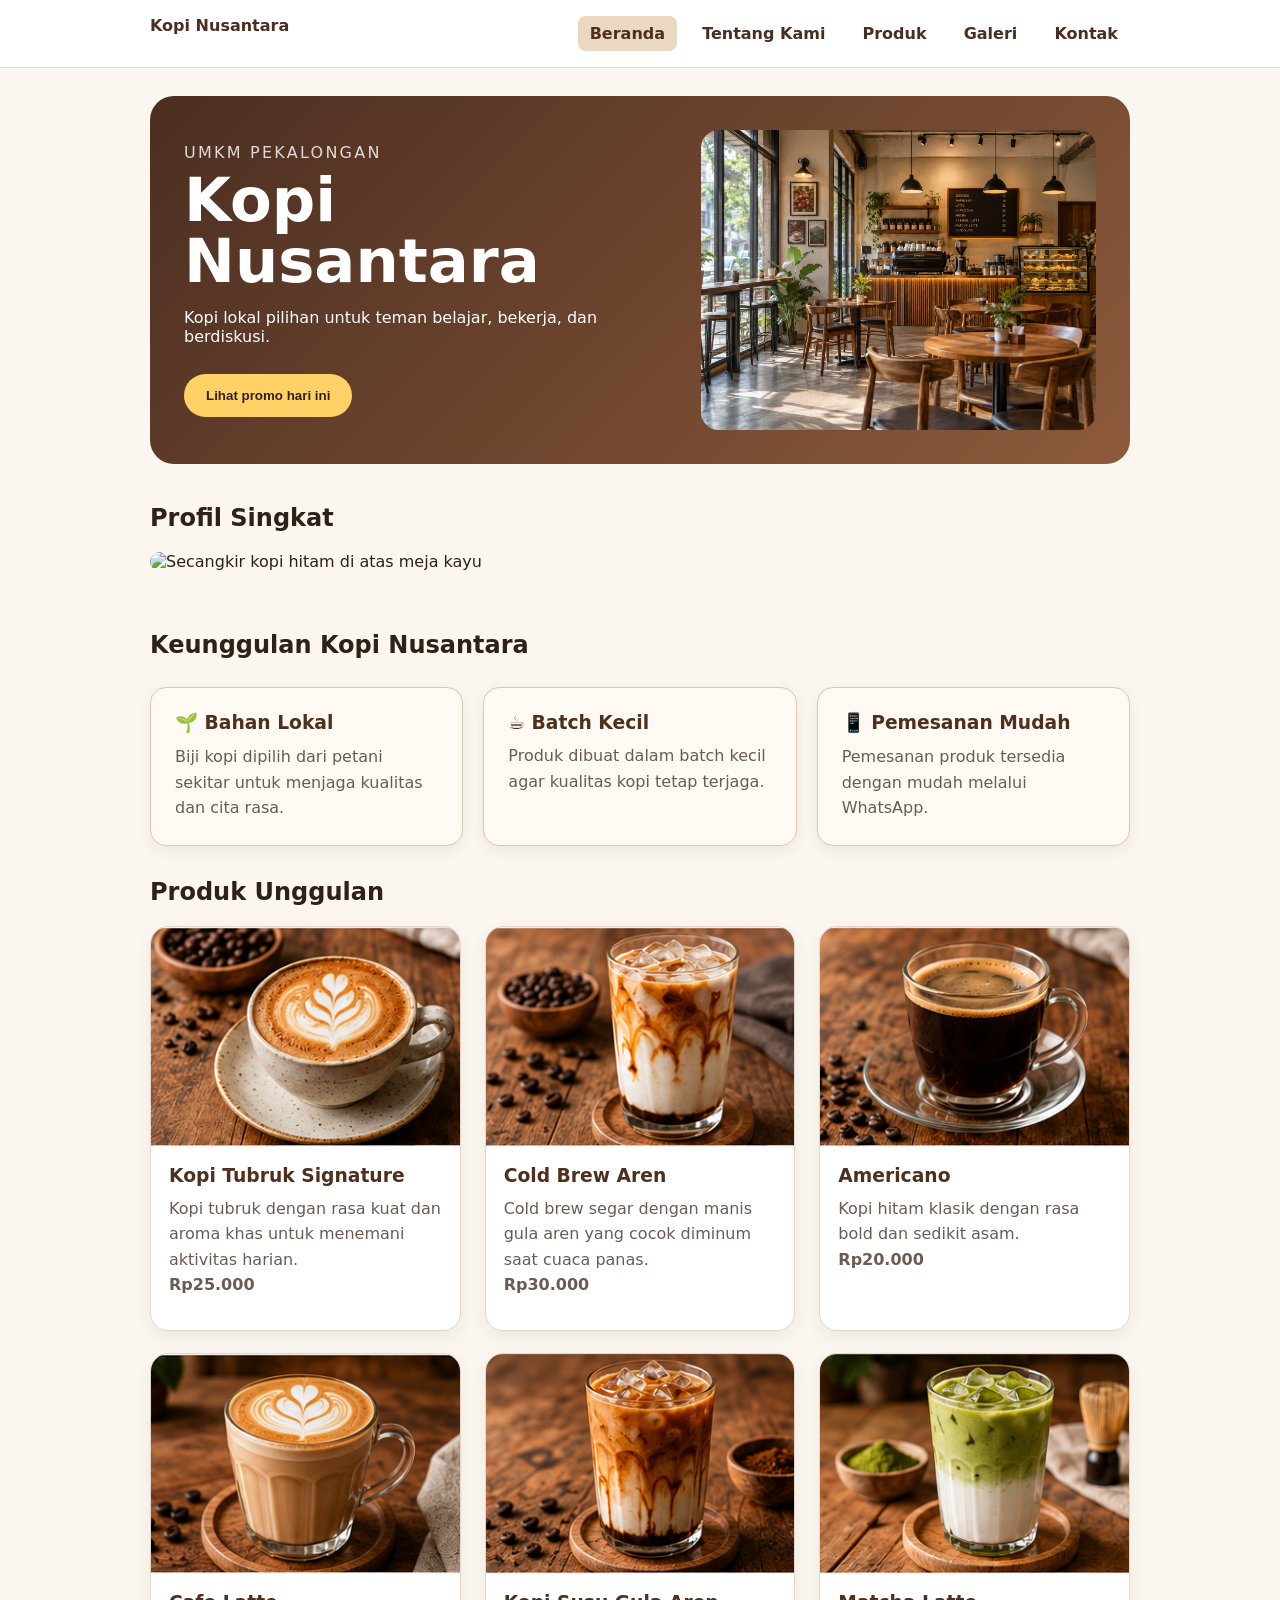
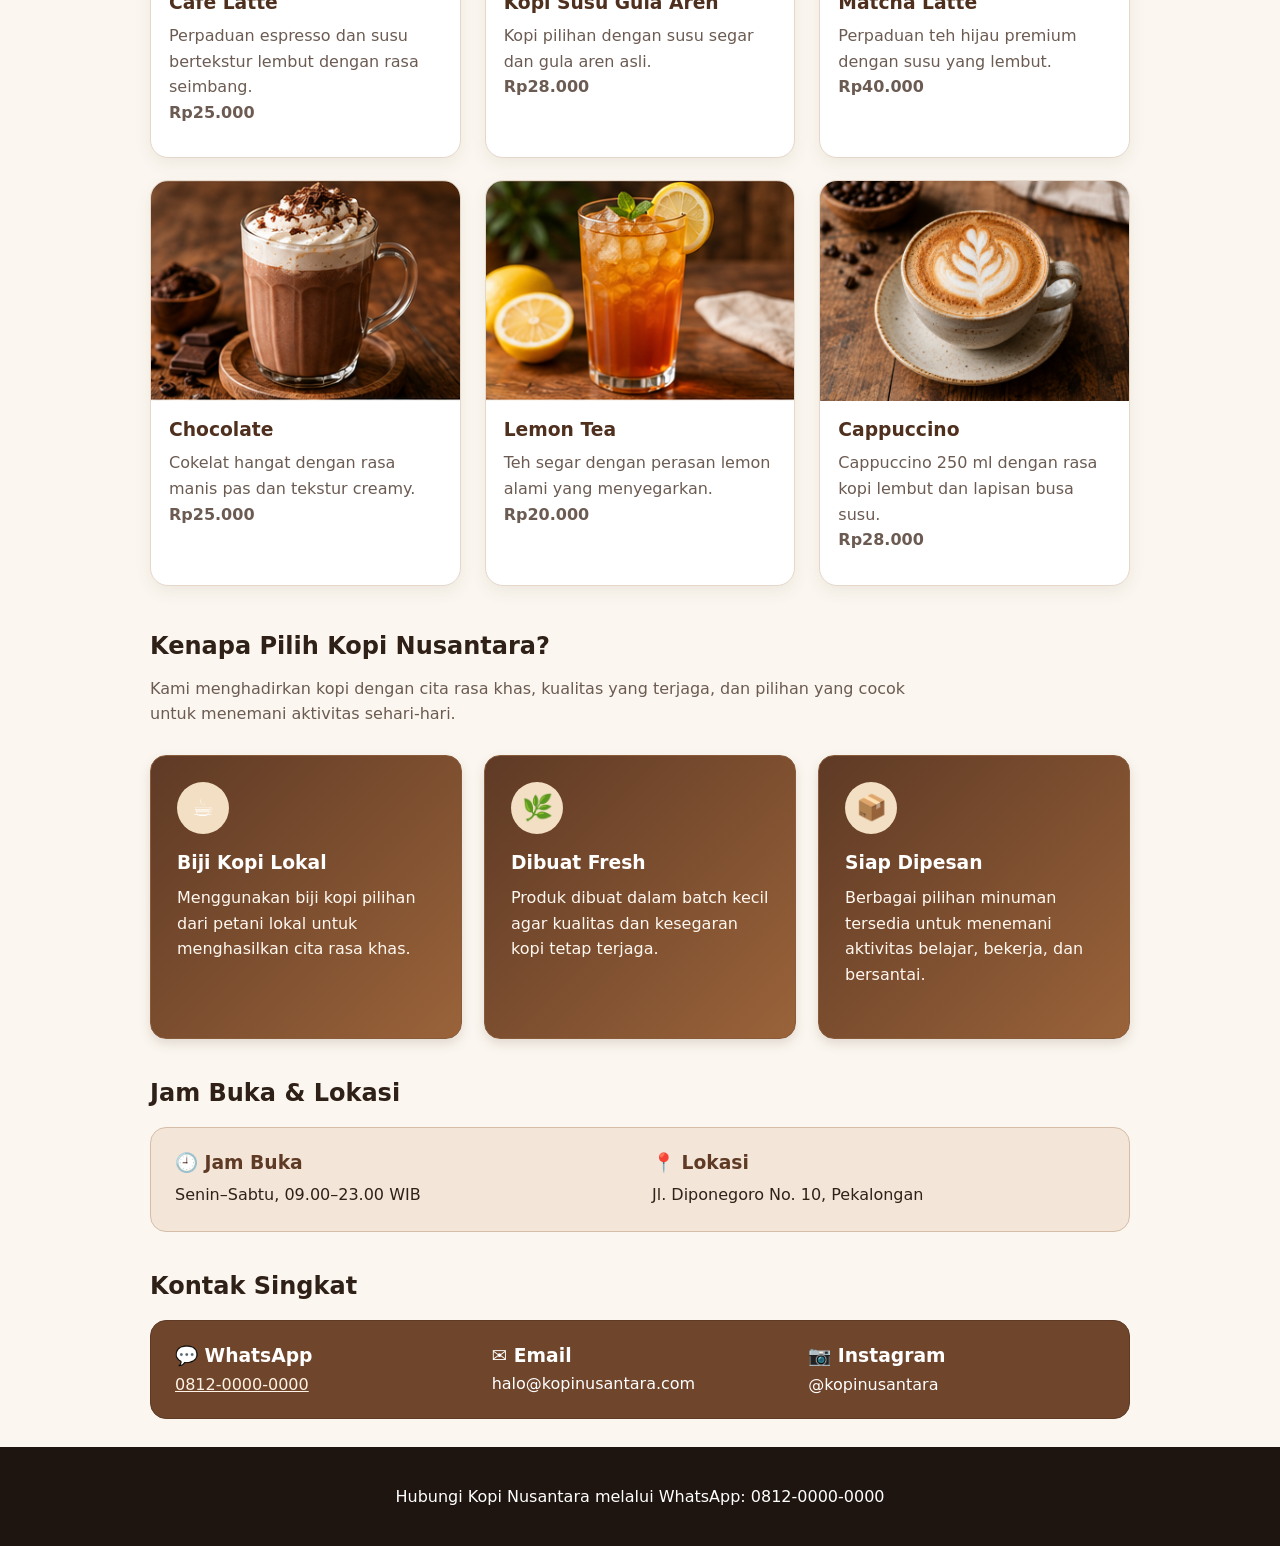
==== commit 00a9e1ac: "P04 tambah form kontak" ====
--- a/latihan-web-1-2/index.html
+++ b/latihan-web-1-2/index.html
@@ -19,7 +19,7 @@
           <a href="tentang.html">Tentang Kami</a>
           <a href="produk.html">Produk</a>
           <a href="galeri.html">Galeri</a>
-          <a href="#kontak">Kontak Singkat</a>
+          <a href="kontak.html">Kontak</a>
         </nav>
       </div>
     </header>
--- a/latihan-web-1-2/css/style.css
+++ b/latihan-web-1-2/css/style.css
@@ -1271,4 +1271,61 @@
   .home-hero-image {
     height: 240px;
   }
+}
+
+/* ================================
+   P04 - Form Kontak
+   ================================ */
+
+.field {
+  margin-bottom: 16px;
+}
+
+.field label {
+  display: block;
+  margin-bottom: 6px;
+}
+
+.field input,
+.field select,
+.field textarea {
+  width: 100%;
+  max-width: 600px;
+  box-sizing: border-box;
+}
+
+.field small {
+  display: block;
+  margin-top: 4px;
+}
+
+fieldset {
+  margin: 0 0 16px;
+  padding: 16px;
+}
+
+fieldset label {
+  display: block;
+  margin-bottom: 8px;
+}
+
+fieldset label:last-child {
+  margin-bottom: 0;
+}
+
+#form-kontak button {
+  margin-top: 8px;
+}
+
+.preview-section {
+  margin-top: 32px;
+}
+
+#preview-form {
+  padding: 16px;
+  white-space: pre-wrap;
+  background: white;
+  border: 1px solid #dccbbc;
+  border-radius: 8px;
+  overflow-x: auto;
 }
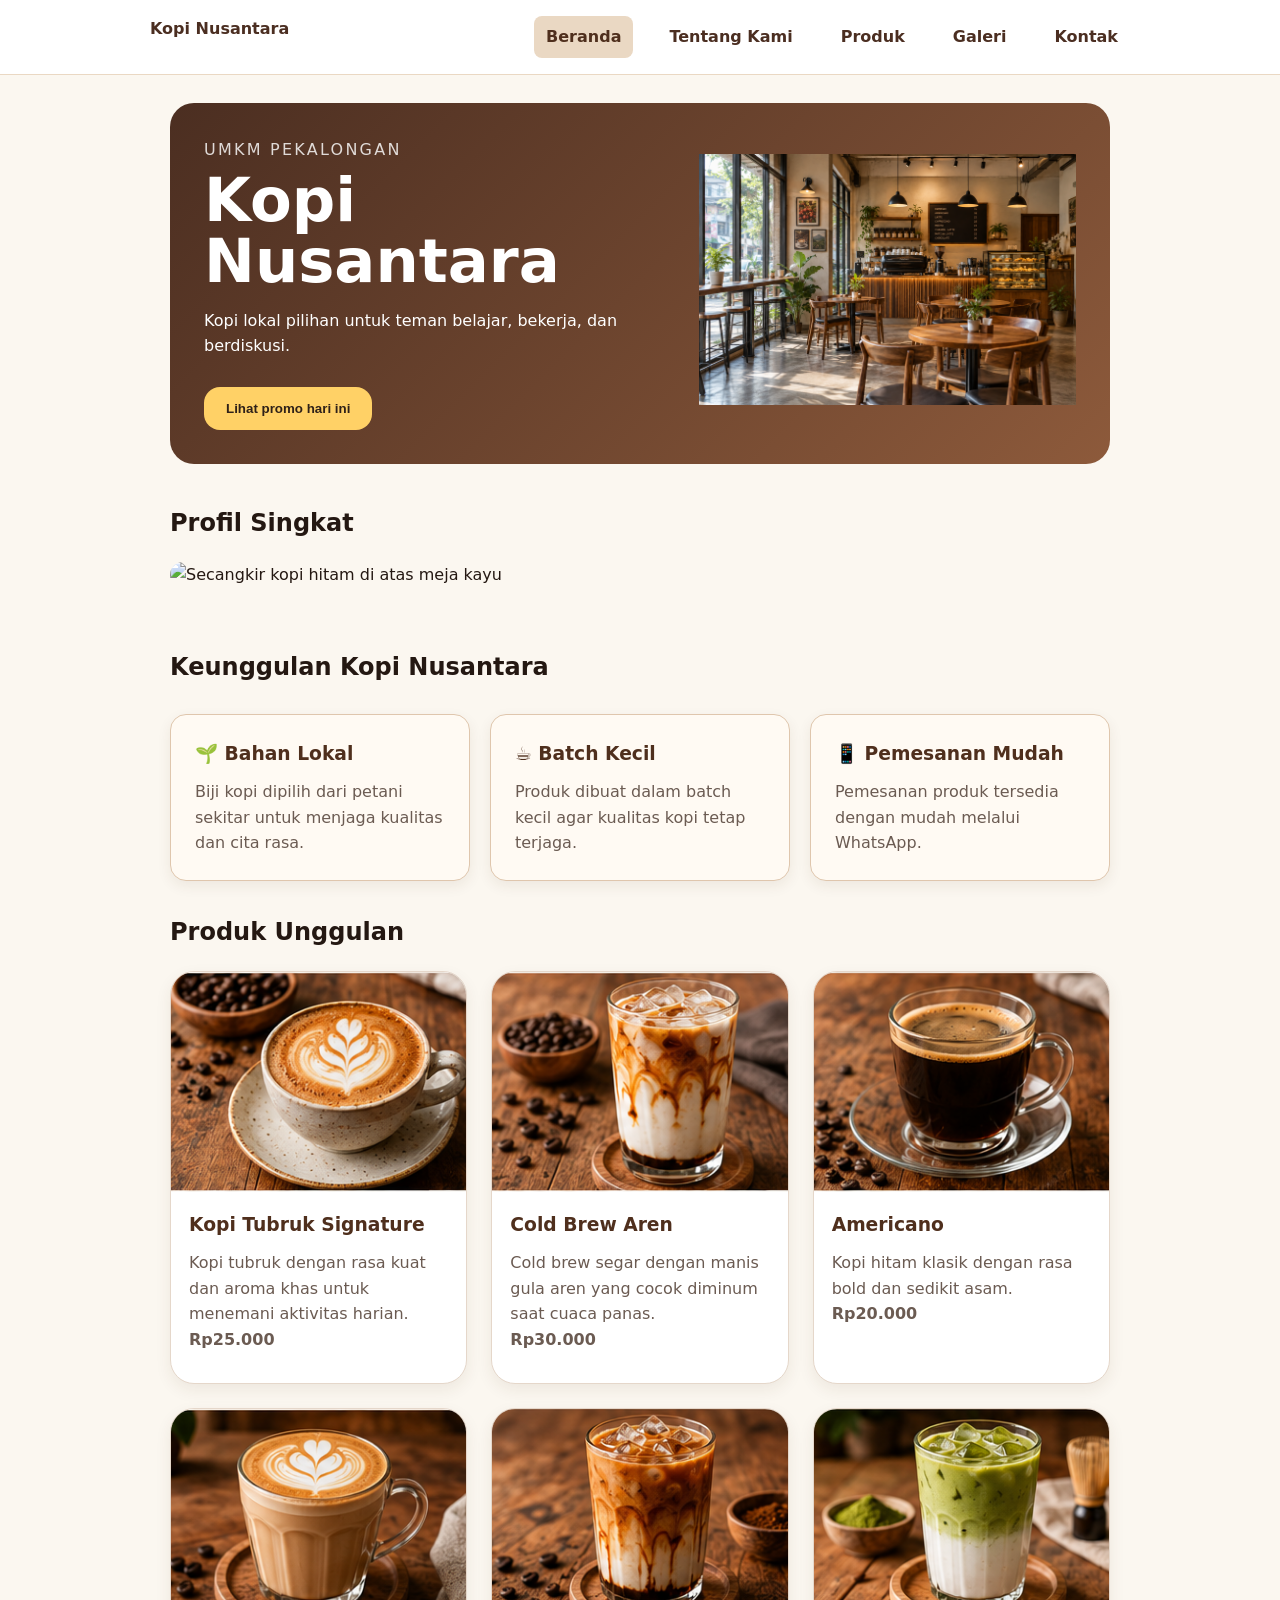
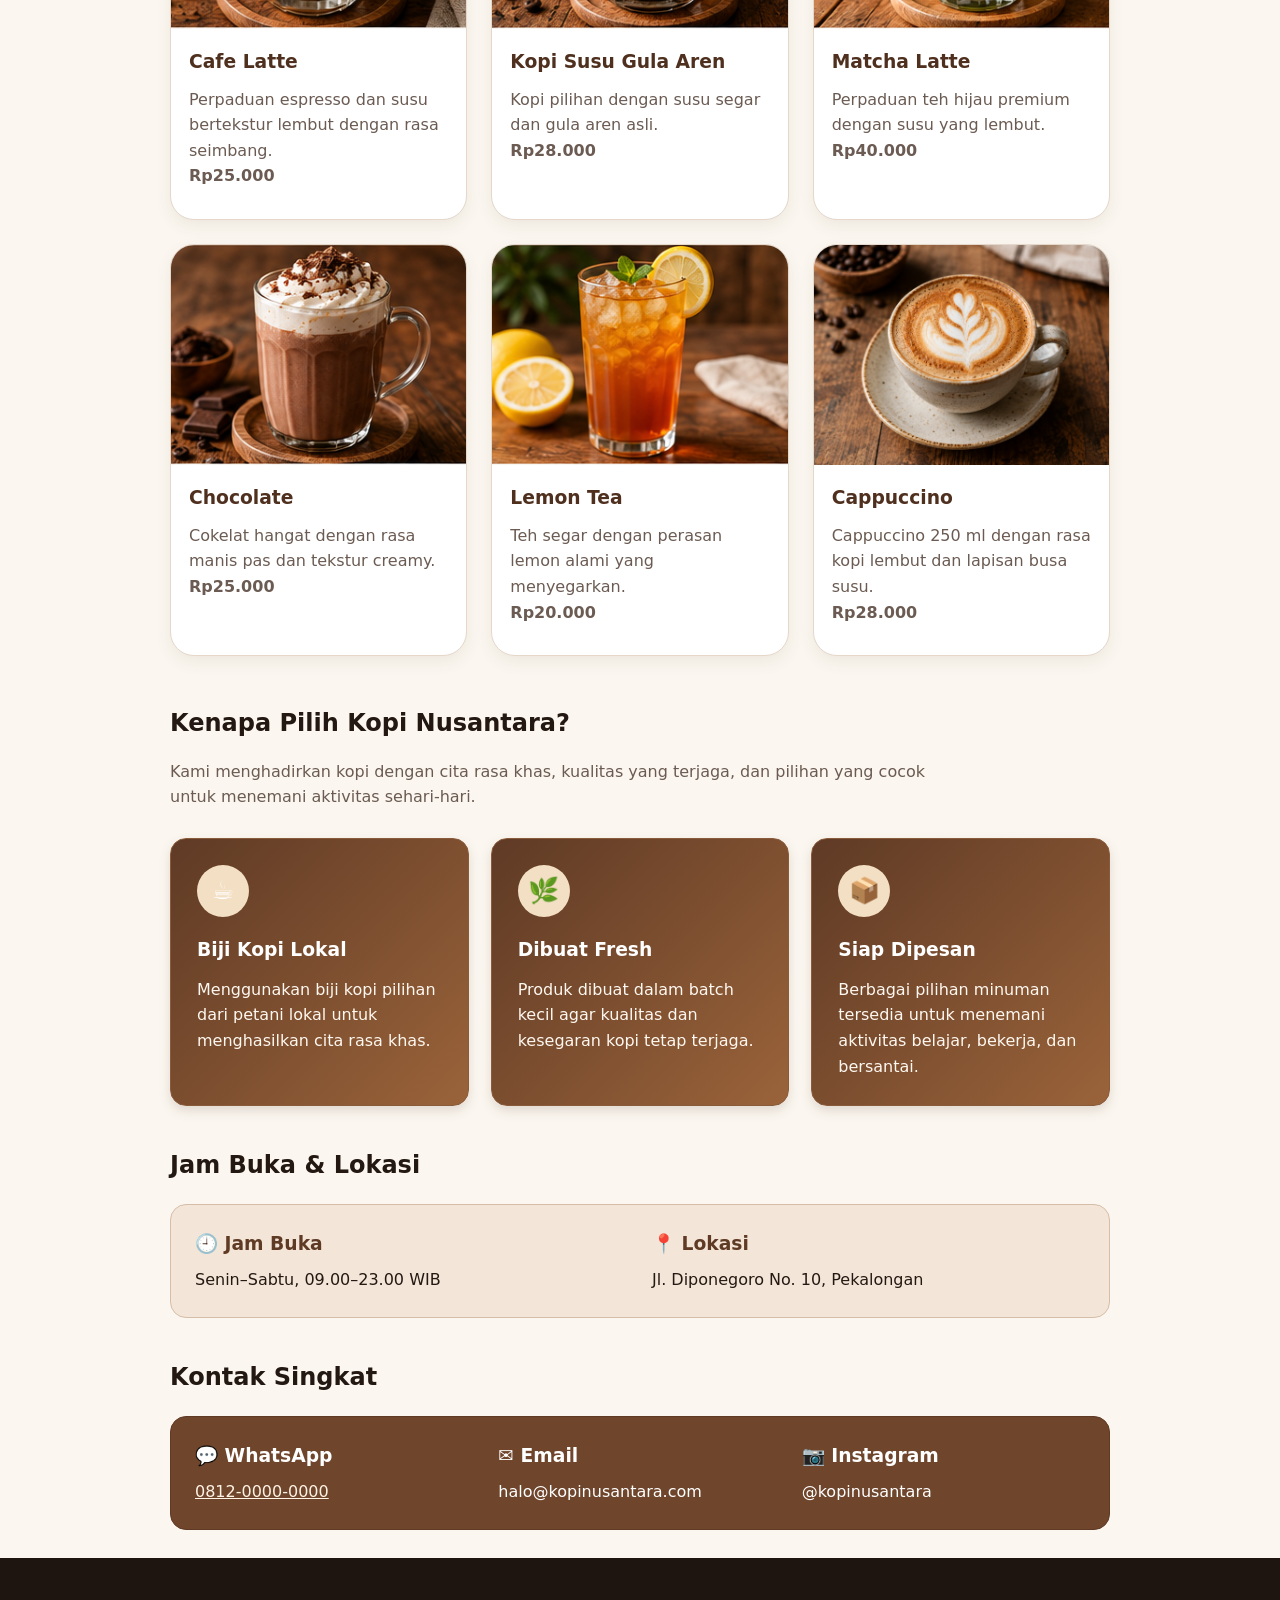
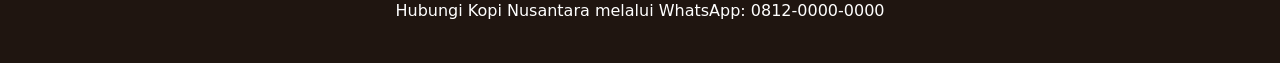
==== commit e20655a3: "feat: terapkan layout Grid dan Flexbox P06" ====
--- a/latihan-web-1-2/index.html
+++ b/latihan-web-1-2/index.html
@@ -14,7 +14,7 @@
       <div class="header-inner">
         <a class="brand" href="index.html">Kopi Nusantara</a>
 
-        <nav aria-label="Navigasi utama">
+        <nav class="nav" aria-label="Navigasi utama">
           <a aria-current="page" href="index.html">Beranda</a>
           <a href="tentang.html">Tentang Kami</a>
           <a href="produk.html">Produk</a>
@@ -28,7 +28,7 @@
 
       <section class="hero home-hero" aria-labelledby="hero-title">
 
-  <div class="home-hero-content">
+  <div class="hero-content">
     <p class="eyebrow">UMKM Pekalongan</p>
 
     <h1 id="hero-title">Kopi Nusantara</h1>
@@ -43,7 +43,7 @@
     </button>
   </div>
 
-  <div class="home-hero-image">
+  <div class="hero-image">
     <img
       src="assets/images/suasana-kedai.png"
       alt="Suasana kedai Kopi Nusantara"
--- a/latihan-web-1-2/css/style.css
+++ b/latihan-web-1-2/css/style.css
@@ -1,8 +1,44 @@
+:root {
+  --color-primary: #8b5e3c;
+  --color-primary-strong: #5c3b25;
+  --color-text: #241812;
+  --color-muted: #6b5b52;
+  --color-surface: #ffffff;
+  --color-surface-soft: #fffaf3;
+  --color-border: #dccbbc;
+  --color-focus: #1d4ed8;
+
+  --color-success: #2f7d32;
+  --color-warning: #b7791f;
+  --color-danger: #b83232;
+
+  --space-1: 0.5rem;
+  --space-2: 0.75rem;
+  --space-3: 1rem;
+  --space-4: 1.5rem;
+  --space-5: 2rem;
+  
+  --radius-xl: 1.5rem;
+  --radius-sm: 0.625rem;
+  --radius-md: 1rem;
+  --radius-lg: 1.125rem;
+
+  --shadow-card: 0 0.5rem 1.5rem rgb(47 33 24 / 0.1);
+}
+
+*,
+*::before,
+*::after {
+  box-sizing: border-box;
+}
+
 body {
   margin: 0;
   background: #fbf7f0;
-  color: #2f2118;
+  color: var(--color-text);
   font-family: system-ui, -apple-system, BlinkMacSystemFont, "Segoe UI", sans-serif;
+  font-size: 1rem;
+  line-height: 1.6;
 }
 
 .site-header {
@@ -25,6 +61,7 @@
   color: #4b2e21;
   font-weight: 800;
   text-decoration: none;
+  margin-bottom: 0;
 }
 
 nav {
@@ -74,9 +111,12 @@
 }
 
 a:focus-visible,
-button:focus-visible {
-  outline: 3px solid #ffd166;
-  outline-offset: 4px;
+button:focus-visible,
+input:focus-visible,
+select:focus-visible,
+textarea:focus-visible {
+  outline: 3px solid var(--color-focus);
+  outline-offset: 3px;
 }
 
 main {
@@ -92,6 +132,30 @@
   padding: 34px;
 }
 
+.home-hero {
+  display: grid;
+  grid-template-columns: 1.2fr 0.8fr;
+  gap: var(--space-4);
+  align-items: center;
+}
+
+.hero-image {
+  width: 100%;
+  border-radius: var(--radius-md);
+}
+
+.product-grid {
+  display: grid;
+  grid-template-columns: repeat(3, minmax(0, 1fr));
+  gap: var(--space-3);
+}
+
+.gallery-grid {
+  display: grid;
+  grid-template-columns: repeat(2, minmax(0, 1fr));
+  gap: var(--space-3);
+}
+
 .eyebrow {
   margin: 0 0 8px;
   letter-spacing: 0.14em;
@@ -113,7 +177,7 @@
   margin-top: 12px;
   padding: 14px 22px;
   border: none;
-  border-radius: 999px;
+  border-radius: var(--radius-md);
   background: #ffd166;
   color: #2f2118;
   font-weight: 800;
@@ -145,6 +209,15 @@
   border-radius: 16px;
   background: white;
   border: 1px solid #e5d7ca;
+}
+
+.product-grid .product-image {
+  width: 100%;
+  height: 150px;
+  object-fit: cover;
+  display: block;
+  border-radius: var(--radius-md);
+  margin-bottom: var(--space-2);
 }
 
 .product-image {
@@ -860,11 +933,36 @@
   flex-direction: column;
   height: 100%;
   overflow: hidden;
-  border-radius: 18px;
+  border-radius: var(--radius-xl);
   background: #ffffff;
   border: 1px solid #e5d7ca;
   box-shadow: 0 6px 16px rgba(80, 50, 30, 0.08);
   transition: transform 0.25s ease, box-shadow 0.25s ease;
+}
+
+.product-badge {
+  align-self: flex-start;
+  padding: 0.25rem var(--space-2);
+  color: var(--color-primary-strong);
+  font-size: 0.875rem;
+  font-weight: 800;
+  background: #fef3c7;
+  border-radius: 999px;
+}
+
+.card-actions {
+  display: flex;
+  gap: var(--space-2);
+  align-items: center;
+  flex-wrap: wrap;
+  margin-top: auto;
+}
+
+.nav {
+  display: flex;
+  gap: var(--space-3);
+  align-items: center;
+  justify-content: flex-end;
 }
 
 .product-card:hover {
@@ -1083,6 +1181,9 @@
   background: #fffaf3;
   border: 1px solid #e1cbb5;
   border-radius: 14px;
+  display: flex;
+  flex-direction: column;
+  gap: var(--space-2);
 }
 
 .gallery-audio h2 {
@@ -1098,7 +1199,7 @@
 .custom-player {
   display: flex;
   align-items: center;
-  gap: 14px;
+  gap: var(--space-2);
 
   width: 100%;
   max-width: 760px;
@@ -1160,17 +1261,17 @@
 /* SUMBER */
 
 .gallery-source {
-  margin-top: 24px;
+  margin-top: var(--space-5);
   padding: 18px 20px;
 
-  background: #f7eee4;
-  border-left: 4px solid #8b5e3c;
-  border-radius: 10px;
+  background: var(--color-surface-soft);
+  border-left: 4px solid var(--color-primary);
+  border-radius: var(--radius-xl);
 }
 
 .gallery-source h2 {
   margin: 0 0 6px;
-  color: #4f2f1d;
+  color: var(--color-primary-strong);
   font-size: 1.05rem;
 }
 
@@ -1286,12 +1387,15 @@
   margin-bottom: 6px;
 }
 
-.field input,
+.field input:not([type="radio"]):not([type="checkbox"]),
 .field select,
 .field textarea {
   width: 100%;
   max-width: 600px;
   box-sizing: border-box;
+  padding: 10px 12px;
+  border: 1px solid var(--color-border);
+  border-radius: var(--radius-md);
 }
 
 .field small {
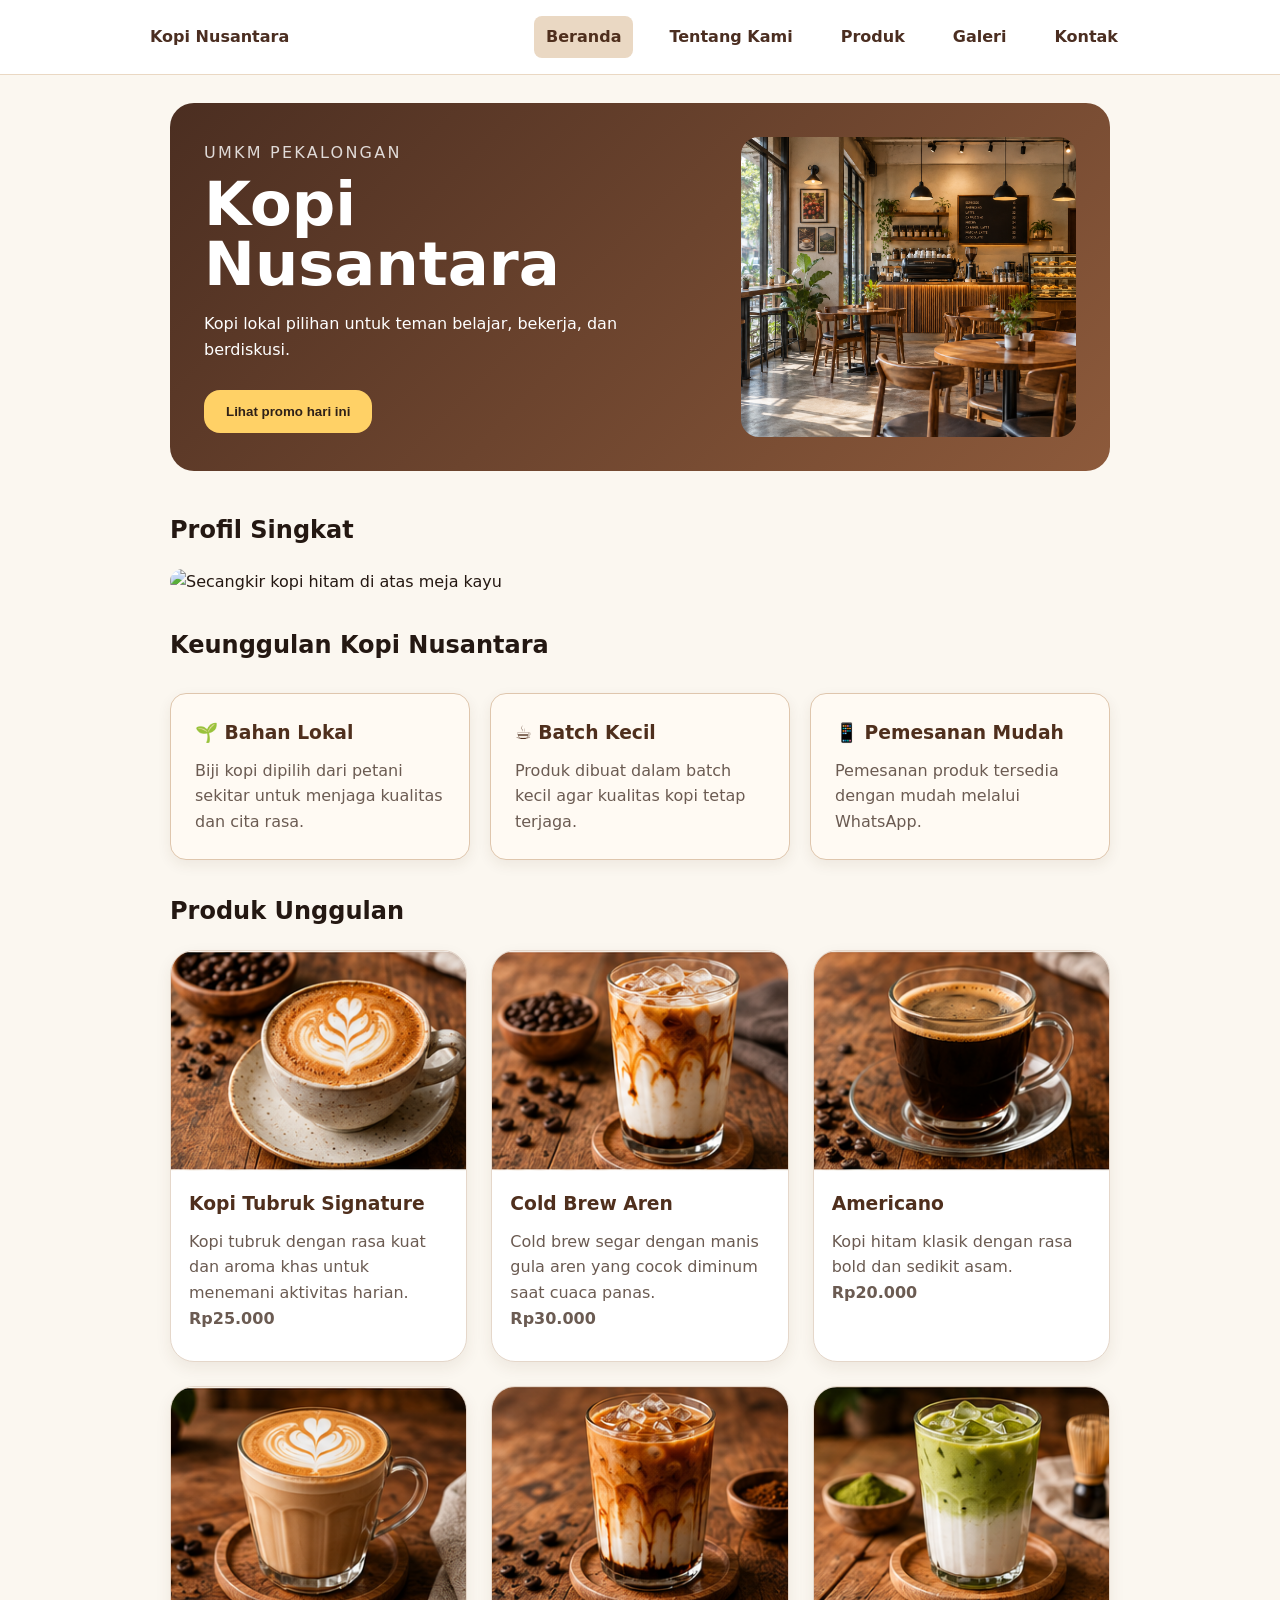
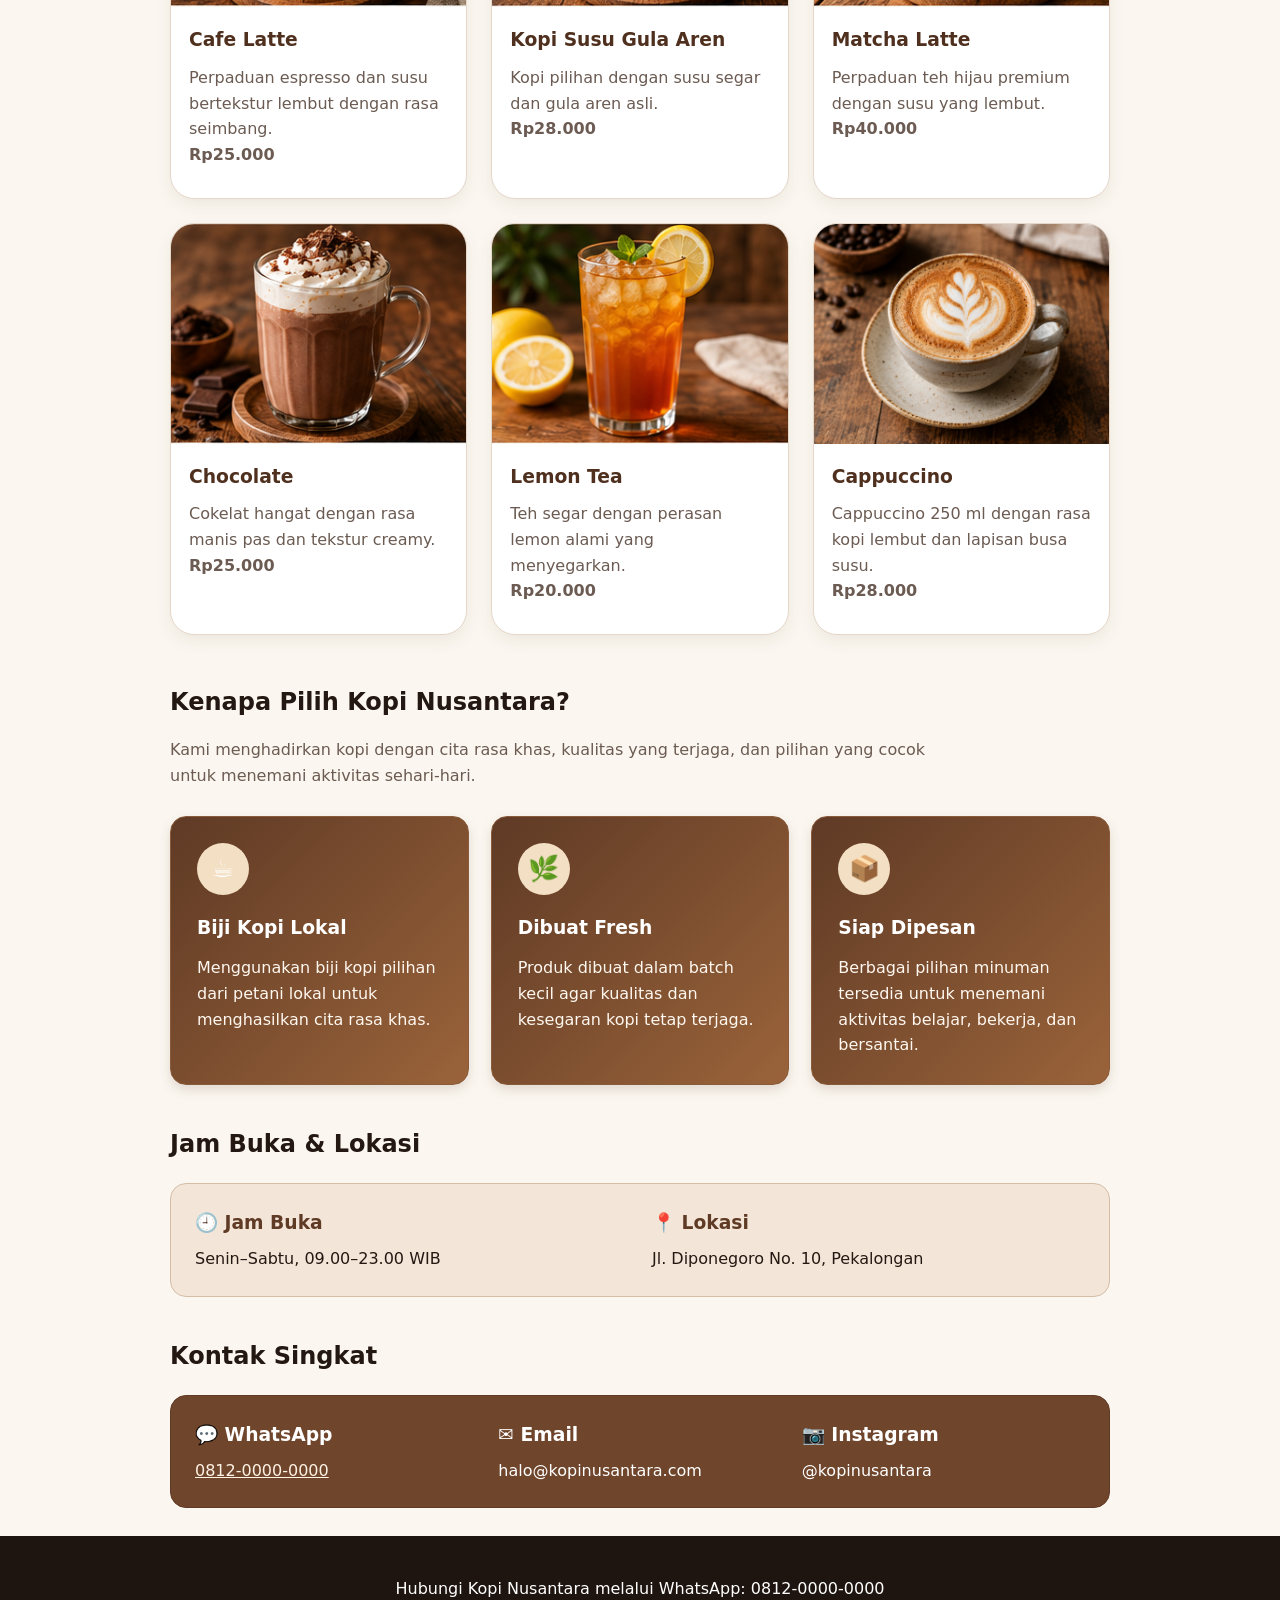
==== commit 53fe7a35: "feat: selesaikan responsive layout dan audit P07" ====
--- a/latihan-web-1-2/index.html
+++ b/latihan-web-1-2/index.html
@@ -1,313 +1,315 @@
 <!doctype html>
 <html lang="id">
-  <head>
-    <meta charset="utf-8">
-    <meta name="viewport" content="width=device-width, initial-scale=1">
-    <title>Kopi Nusantara - Website UMKM</title>
-    <link rel="stylesheet" href="css/style.css">
-  </head>
-
-  <body>
-    <a class="skip-link" href="#konten">Lewati ke konten utama</a>
-
-    <header class="site-header">
-      <div class="header-inner">
-        <a class="brand" href="index.html">Kopi Nusantara</a>
-
-        <nav class="nav" aria-label="Navigasi utama">
-          <a aria-current="page" href="index.html">Beranda</a>
-          <a href="tentang.html">Tentang Kami</a>
-          <a href="produk.html">Produk</a>
-          <a href="galeri.html">Galeri</a>
-          <a href="kontak.html">Kontak</a>
-        </nav>
-      </div>
-    </header>
-
-    <main id="konten">
-
-      <section class="hero home-hero" aria-labelledby="hero-title">
-
-  <div class="hero-content">
-    <p class="eyebrow">UMKM Pekalongan</p>
-
-    <h1 id="hero-title">Kopi Nusantara</h1>
-
-    <p>
-      Kopi lokal pilihan untuk teman belajar,
-      bekerja, dan berdiskusi.
-    </p>
-
-    <button id="promoButton" type="button">
-      Lihat promo hari ini
-    </button>
-  </div>
-
-  <div class="hero-image">
-    <img
-      src="assets/images/suasana-kedai.png"
-      alt="Suasana kedai Kopi Nusantara"
-    >
-  </div>
-
-</section>
-
-      <section id="profil" class="profil" aria-labelledby="profil-title">
-        <h2 id="profil-title">Profil Singkat</h2>
-
+<head>
+  <meta charset="utf-8">
+  <meta name="viewport" content="width=device-width, initial-scale=1">
+  <title>Kopi Nusantara - Website UMKM</title>
+  <link rel="stylesheet" href="css/style.css">
+</head>
+
+<body>
+  <a class="skip-link" href="#konten">Lewati ke konten utama</a>
+
+  <header class="site-header">
+    <div class="header-inner">
+      <a class="brand" href="index.html">Kopi Nusantara</a>
+
+      <button
+        class="menu-toggle"
+        type="button"
+        aria-label="Buka menu navigasi"
+        aria-expanded="false"
+        aria-controls="main-nav"
+      >
+        ☰
+      </button>
+
+      <nav class="nav" id="main-nav" aria-label="Navigasi utama">
+        <a aria-current="page" href="index.html">Beranda</a>
+        <a href="tentang.html">Tentang Kami</a>
+        <a href="produk.html">Produk</a>
+        <a href="galeri.html">Galeri</a>
+        <a href="kontak.html">Kontak</a>
+      </nav>
+    </div>
+  </header>
+
+  <main id="konten">
+    <section class="hero home-hero" aria-labelledby="hero-title">
+      <div class="hero-content home-hero-content">
+        <p class="eyebrow">UMKM Pekalongan</p>
+        <h1 id="hero-title">Kopi Nusantara</h1>
+        <p>Kopi lokal pilihan untuk teman belajar, bekerja, dan berdiskusi.</p>
+        <button id="promoButton" type="button">Lihat promo hari ini</button>
+      </div>
+
+      <div class="hero-image home-hero-image">
         <img
-          class="profile-image"
-          src="https://images.unsplash.com/photo-1509042239860-f550ce710b93?auto=format&fit=crop&w=640&q=80"
-          alt="Secangkir kopi hitam di atas meja kayu"
+          src="assets/images/suasana-kedai.png"
+          width="640"
+          height="360"
+          alt="Suasana kedai Kopi Nusantara"
         >
-
-        <div class="info-cards">
-          </div>
-
-<h2>Keunggulan Kopi Nusantara</h2>
-
-<div class="info-cards">
-
-          
-
-  <div class="info-card">
-    <h3>🌱 Bahan Lokal</h3>
-    <p>
-      Biji kopi dipilih dari petani sekitar
-      untuk menjaga kualitas dan cita rasa.
-    </p>
-  </div>
-
-  <div class="info-card">
-    <h3>☕ Batch Kecil</h3>
-    <p>
-      Produk dibuat dalam batch kecil
-      agar kualitas kopi tetap terjaga.
-    </p>
-  </div>
-
-  <div class="info-card">
-    <h3>📱 Pemesanan Mudah</h3>
-    <p>
-      Pemesanan produk tersedia dengan mudah
-      melalui WhatsApp.
-    </p>
-  </div>
-
-</div>
-      </section>
-
-      <section aria-labelledby="produk-title">
-        <h2 id="produk-title">Produk Unggulan</h2>
-
-        <div class="product-list">
-          <article class="product-card">
-            <img
-      class="product-image"
-      src="assets/images/kopi-tubruk-signature.png"
-      alt="Secangkir kopi tubruk signature di atas meja kayu"
-    >
-    <div class="product-content">
-      <h3>Kopi Tubruk Signature</h3>
-      <p>Kopi tubruk dengan rasa kuat dan aroma khas untuk menemani aktivitas harian.</p>
-      <p class="price">Rp25.000</p>
-    </div>
-  </article>
-
-  <article class="product-card">
-    <img
-      class="product-image"
-      src="assets/images/cold-brew-aren.png"
-      alt="Gelas cold brew aren di atas meja kayu"
-    >
-    <div class="product-content">
-      <h3>Cold Brew Aren</h3>
-      <p>Cold brew segar dengan manis gula aren yang cocok diminum saat cuaca panas.</p>
-      <p class="price">Rp30.000</p>
-    </div>
-  </article>
-
-  <article class="product-card">
-    <img
-      class="product-image"
-      src="assets/images/americano.png"
-      alt="Secangkir americano hitam di atas meja kayu"
-    >
-    <div class="product-content">
-      <h3>Americano</h3>
-      <p>Kopi hitam klasik dengan rasa bold dan sedikit asam.</p>
-      <p class="price">Rp20.000</p>
-    </div>
-  </article>
-
-  <article class="product-card">
-    <img
-      class="product-image"
-      src="assets/images/cafe-latte.png"
-      alt="Secangkir cafe latte dengan latte art"
-    >
-    <div class="product-content">
-      <h3>Cafe Latte</h3>
-      <p>Perpaduan espresso dan susu bertekstur lembut dengan rasa seimbang.</p>
-      <p class="price">Rp25.000</p>
-    </div>
-  </article>
-
-  <article class="product-card">
-    <img
-      class="product-image"
-      src="assets/images/kopi-susu-gula-aren.png"
-      alt="Gelas kopi susu gula aren di atas meja kayu"
-    >
-    <div class="product-content">
-      <h3>Kopi Susu Gula Aren</h3>
-      <p>Kopi pilihan dengan susu segar dan gula aren asli.</p>
-      <p class="price">Rp28.000</p>
-    </div>
-  </article>
-
-  <article class="product-card">
-    <img
-      class="product-image"
-      src="assets/images/matcha-latte.png"
-      alt="Gelas matcha latte dengan lapisan susu"
-    >
-    <div class="product-content">
-      <h3>Matcha Latte</h3>
-      <p>Perpaduan teh hijau premium dengan susu yang lembut.</p>
-      <p class="price">Rp40.000</p>
-    </div>
-  </article>
-
-  <article class="product-card">
-    <img
-      class="product-image"
-      src="assets/images/chocolate.png"
-      alt="Secangkir chocolate dengan krim di atasnya"
-    >
-    <div class="product-content">
-      <h3>Chocolate</h3>
-      <p>Cokelat hangat dengan rasa manis pas dan tekstur creamy.</p>
-      <p class="price">Rp25.000</p>
-    </div>
-  </article>
-
-  <article class="product-card">
-    <img
-      class="product-image"
-      src="assets/images/lemon-tea.png"
-      alt="Gelas lemon tea dengan irisan lemon"
-    >
-    <div class="product-content">
-      <h3>Lemon Tea</h3>
-      <p>Teh segar dengan perasan lemon alami yang menyegarkan.</p>
-      <p class="price">Rp20.000</p>
-    </div>
-  </article>
-
-  <article class="product-card">
-    <img
-      class="product-image"
-      src="assets/images/cappuccino.png"
-      alt="Secangkir cappuccino dengan busa susu di atas meja"
-    >
-    <div class="product-content">
-      <h3>Cappuccino</h3>
-      <p>Cappuccino 250 ml dengan rasa kopi lembut dan lapisan busa susu.</p>
-      <p class="price">Rp28.000</p>
-    </div>
-  </article>
-</div>
-          </article>
-
-        </div>
-      </section>
-
-      <section class="keunggulan" aria-labelledby="keunggulan-title">
-  <h2 id="keunggulan-title">Kenapa Pilih Kopi Nusantara?</h2>
-
-  <p class="keunggulan-intro">
-    Kami menghadirkan kopi dengan cita rasa khas, kualitas yang terjaga,
-    dan pilihan yang cocok untuk menemani aktivitas sehari-hari.
-  </p>
-
-  <div class="keunggulan-list">
-    <article class="keunggulan-card">
-      <div class="keunggulan-icon">☕</div>
-      <h3>Biji Kopi Lokal</h3>
-      <p>
-        Menggunakan biji kopi pilihan dari petani lokal untuk menghasilkan
-        cita rasa khas.
+      </div>
+    </section>
+
+    <section id="profil" class="profil" aria-labelledby="profil-title">
+      <h2 id="profil-title">Profil Singkat</h2>
+
+      <img
+        class="profile-image"
+        src="https://images.unsplash.com/photo-1509042239860-f550ce710b93?auto=format&fit=crop&w=640&q=80"
+        width="640"
+        height="640"
+        loading="lazy"
+        alt="Secangkir kopi hitam di atas meja kayu"
+      >
+
+      <h2>Keunggulan Kopi Nusantara</h2>
+
+      <div class="info-cards">
+        <div class="info-card">
+          <h3>🌱 Bahan Lokal</h3>
+          <p>Biji kopi dipilih dari petani sekitar untuk menjaga kualitas dan cita rasa.</p>
+        </div>
+
+        <div class="info-card">
+          <h3>☕ Batch Kecil</h3>
+          <p>Produk dibuat dalam batch kecil agar kualitas kopi tetap terjaga.</p>
+        </div>
+
+        <div class="info-card">
+          <h3>📱 Pemesanan Mudah</h3>
+          <p>Pemesanan produk tersedia dengan mudah melalui WhatsApp.</p>
+        </div>
+      </div>
+    </section>
+
+    <section aria-labelledby="produk-title">
+      <h2 id="produk-title">Produk Unggulan</h2>
+
+      <div class="product-list">
+        <article class="product-card">
+          <img
+            class="product-image"
+            src="assets/images/kopi-tubruk-signature.png"
+            width="640"
+            height="640"
+            loading="lazy"
+            alt="Secangkir kopi tubruk signature di atas meja kayu"
+          >
+          <div class="product-content">
+            <h3>Kopi Tubruk Signature</h3>
+            <p>Kopi tubruk dengan rasa kuat dan aroma khas untuk menemani aktivitas harian.</p>
+            <p class="price">Rp25.000</p>
+          </div>
+        </article>
+
+        <article class="product-card">
+          <img
+            class="product-image"
+            src="assets/images/cold-brew-aren.png"
+            width="640"
+            height="640"
+            loading="lazy"
+            alt="Gelas cold brew aren di atas meja kayu"
+          >
+          <div class="product-content">
+            <h3>Cold Brew Aren</h3>
+            <p>Cold brew segar dengan manis gula aren yang cocok diminum saat cuaca panas.</p>
+            <p class="price">Rp30.000</p>
+          </div>
+        </article>
+
+        <article class="product-card">
+          <img
+            class="product-image"
+            src="assets/images/americano.png"
+            width="640"
+            height="640"
+            loading="lazy"
+            alt="Secangkir americano hitam di atas meja kayu"
+          >
+          <div class="product-content">
+            <h3>Americano</h3>
+            <p>Kopi hitam klasik dengan rasa bold dan sedikit asam.</p>
+            <p class="price">Rp20.000</p>
+          </div>
+        </article>
+
+        <article class="product-card">
+          <img
+            class="product-image"
+            src="assets/images/cafe-latte.png"
+            width="640"
+            height="640"
+            loading="lazy"
+            alt="Secangkir cafe latte dengan latte art"
+          >
+          <div class="product-content">
+            <h3>Cafe Latte</h3>
+            <p>Perpaduan espresso dan susu bertekstur lembut dengan rasa seimbang.</p>
+            <p class="price">Rp25.000</p>
+          </div>
+        </article>
+
+        <article class="product-card">
+          <img
+            class="product-image"
+            src="assets/images/kopi-susu-gula-aren.png"
+            width="640"
+            height="640"
+            loading="lazy"
+            alt="Gelas kopi susu gula aren di atas meja kayu"
+          >
+          <div class="product-content">
+            <h3>Kopi Susu Gula Aren</h3>
+            <p>Kopi pilihan dengan susu segar dan gula aren asli.</p>
+            <p class="price">Rp28.000</p>
+          </div>
+        </article>
+
+        <article class="product-card">
+          <img
+            class="product-image"
+            src="assets/images/matcha-latte.png"
+            width="640"
+            height="640"
+            loading="lazy"
+            alt="Gelas matcha latte dengan lapisan susu"
+          >
+          <div class="product-content">
+            <h3>Matcha Latte</h3>
+            <p>Perpaduan teh hijau premium dengan susu yang lembut.</p>
+            <p class="price">Rp40.000</p>
+          </div>
+        </article>
+
+        <article class="product-card">
+          <img
+            class="product-image"
+            src="assets/images/chocolate.png"
+            width="640"
+            height="640"
+            loading="lazy"
+            alt="Secangkir chocolate dengan krim di atasnya"
+          >
+          <div class="product-content">
+            <h3>Chocolate</h3>
+            <p>Cokelat hangat dengan rasa manis pas dan tekstur creamy.</p>
+            <p class="price">Rp25.000</p>
+          </div>
+        </article>
+
+        <article class="product-card">
+          <img
+            class="product-image"
+            src="assets/images/lemon-tea.png"
+            width="640"
+            height="640"
+            loading="lazy"
+            alt="Gelas lemon tea dengan irisan lemon"
+          >
+          <div class="product-content">
+            <h3>Lemon Tea</h3>
+            <p>Teh segar dengan perasan lemon alami yang menyegarkan.</p>
+            <p class="price">Rp20.000</p>
+          </div>
+        </article>
+
+        <article class="product-card">
+          <img
+            class="product-image"
+            src="assets/images/cappuccino.png"
+            width="640"
+            height="640"
+            loading="lazy"
+            alt="Secangkir cappuccino dengan busa susu di atas meja"
+          >
+          <div class="product-content">
+            <h3>Cappuccino</h3>
+            <p>Cappuccino 250 ml dengan rasa kopi lembut dan lapisan busa susu.</p>
+            <p class="price">Rp28.000</p>
+          </div>
+        </article>
+      </div>
+    </section>
+
+    <section class="keunggulan" aria-labelledby="keunggulan-title">
+      <h2 id="keunggulan-title">Kenapa Pilih Kopi Nusantara?</h2>
+
+      <p class="keunggulan-intro">
+        Kami menghadirkan kopi dengan cita rasa khas, kualitas yang terjaga,
+        dan pilihan yang cocok untuk menemani aktivitas sehari-hari.
       </p>
-    </article>
-
-    <article class="keunggulan-card">
-      <div class="keunggulan-icon">🌿</div>
-      <h3>Dibuat Fresh</h3>
-      <p>
-        Produk dibuat dalam batch kecil agar kualitas dan kesegaran kopi
-        tetap terjaga.
-      </p>
-    </article>
-
-    <article class="keunggulan-card">
-      <div class="keunggulan-icon">📦</div>
-      <h3>Siap Dipesan</h3>
-      <p>
-        Berbagai pilihan minuman tersedia untuk menemani aktivitas belajar,
-        bekerja, dan bersantai.
-      </p>
-    </article>
-  </div>
-</section>
-
-      <section id="lokasi" class="info-section" aria-labelledby="info-title">
-  <h2 id="info-title">Jam Buka &amp; Lokasi</h2>
-
-  <div class="info-wide-card">
-    <div>
-      <h3>🕘 Jam Buka</h3>
-      <p>Senin–Sabtu, 09.00–23.00 WIB</p>
-    </div>
-
-    <div>
-      <h3>📍 Lokasi</h3>
-      <p>Jl. Diponegoro No. 10, Pekalongan</p>
-    </div>
-  </div>
-</section>
-
-      <section id="kontak" class="info-section" aria-labelledby="kontak-title">
-  <h2 id="kontak-title">Kontak Singkat</h2>
-
-  <div class="contact-card">
-    <div>
-      <h3>💬 WhatsApp</h3>
-      <p>
-        <a href="https://wa.me/6281200000000" target="_blank" rel="noopener noreferrer">
-          0812-0000-0000
-        </a>
-      </p>
-    </div>
-
-    <div>
-      <h3>✉️ Email</h3>
-      <p>halo@kopinusantara.com</p>
-    </div>
-
-    <div>
-      <h3>📷 Instagram</h3>
-      <p>@kopinusantara</p>
-    </div>
-  </div>
-</section>
-
-    </main>
-
-    <footer class="site-footer">
-      <p>Hubungi Kopi Nusantara melalui WhatsApp: 0812-0000-0000</p>
-    </footer>
-
-    <script src="js/script.js"></script>
-  </body>
+
+      <div class="keunggulan-list">
+        <article class="keunggulan-card">
+          <div class="keunggulan-icon">☕</div>
+          <h3>Biji Kopi Lokal</h3>
+          <p>Menggunakan biji kopi pilihan dari petani lokal untuk menghasilkan cita rasa khas.</p>
+        </article>
+
+        <article class="keunggulan-card">
+          <div class="keunggulan-icon">🌿</div>
+          <h3>Dibuat Fresh</h3>
+          <p>Produk dibuat dalam batch kecil agar kualitas dan kesegaran kopi tetap terjaga.</p>
+        </article>
+
+        <article class="keunggulan-card">
+          <div class="keunggulan-icon">📦</div>
+          <h3>Siap Dipesan</h3>
+          <p>Berbagai pilihan minuman tersedia untuk menemani aktivitas belajar, bekerja, dan bersantai.</p>
+        </article>
+      </div>
+    </section>
+
+    <section id="lokasi" class="info-section" aria-labelledby="info-title">
+      <h2 id="info-title">Jam Buka &amp; Lokasi</h2>
+
+      <div class="info-wide-card">
+        <div>
+          <h3>🕘 Jam Buka</h3>
+          <p>Senin–Sabtu, 09.00–23.00 WIB</p>
+        </div>
+
+        <div>
+          <h3>📍 Lokasi</h3>
+          <p>Jl. Diponegoro No. 10, Pekalongan</p>
+        </div>
+      </div>
+    </section>
+
+    <section id="kontak" class="info-section" aria-labelledby="kontak-title">
+      <h2 id="kontak-title">Kontak Singkat</h2>
+
+      <div class="contact-card">
+        <div>
+          <h3>💬 WhatsApp</h3>
+          <p>
+            <a href="https://wa.me/6281200000000" target="_blank" rel="noopener noreferrer">
+              0812-0000-0000
+            </a>
+          </p>
+        </div>
+
+        <div>
+          <h3>✉️ Email</h3>
+          <p>halo@kopinusantara.com</p>
+        </div>
+
+        <div>
+          <h3>📷 Instagram</h3>
+          <p>@kopinusantara</p>
+        </div>
+      </div>
+    </section>
+  </main>
+
+  <footer class="site-footer">
+    <p>Hubungi Kopi Nusantara melalui WhatsApp: 0812-0000-0000</p>
+  </footer>
+
+  <script src="js/script.js"></script>
+</body>
 </html>
--- a/latihan-web-1-2/css/style.css
+++ b/latihan-web-1-2/css/style.css
@@ -37,7 +37,7 @@
   background: #fbf7f0;
   color: var(--color-text);
   font-family: system-ui, -apple-system, BlinkMacSystemFont, "Segoe UI", sans-serif;
-  font-size: 1rem;
+  font-size: clamp(0.95rem, 0.9rem + 0.2vw, 1rem);
   line-height: 1.6;
 }
 
@@ -53,7 +53,11 @@
 .header-inner {
   max-width: 980px;
   margin: 0 auto;
-  text-align: right;
+  display: flex;
+  align-items: center;
+  justify-content: space-between;
+  flex-wrap: wrap;
+  gap: 12px;
 }
 
 .brand {
@@ -126,18 +130,15 @@
 }
 
 .hero {
+  display: grid;
+  grid-template-columns: minmax(0, 1fr);
   border-radius: 24px;
   background: linear-gradient(135deg, #4b2e21, #8d5a3b);
   color: white;
-  padding: 34px;
-}
-
-.home-hero {
-  display: grid;
-  grid-template-columns: 1.2fr 0.8fr;
-  gap: var(--space-4);
-  align-items: center;
-}
+  padding: clamp(1rem, 4vw, 2.125rem);
+  gap: var(--space-3);
+}
+
 
 .hero-image {
   width: 100%;
@@ -146,13 +147,13 @@
 
 .product-grid {
   display: grid;
-  grid-template-columns: repeat(3, minmax(0, 1fr));
+  grid-template-columns: minmax(0, 1fr);
   gap: var(--space-3);
 }
 
 .gallery-grid {
   display: grid;
-  grid-template-columns: repeat(2, minmax(0, 1fr));
+  grid-template-columns: minmax(0, 1fr);
   gap: var(--space-3);
 }
 
@@ -212,10 +213,11 @@
 }
 
 .product-grid .product-image {
+  display: block;
   width: 100%;
-  height: 150px;
-  object-fit: cover;
-  display: block;
+  height: auto;
+  object-fit: contain;
+  object-position: center;
   border-radius: var(--radius-md);
   margin-bottom: var(--space-2);
 }
@@ -748,7 +750,7 @@
 
 .story-section {
   display: grid;
-  grid-template-columns: 380px 1fr;
+  grid-template-columns: minmax(0, 1fr);
   gap: 32px;
   max-width: 1100px;
   margin: 60px auto;
@@ -1072,12 +1074,37 @@
   .price-section {
     margin-top: 40px;
     padding: 20px 16px;
-    overflow-x: auto;
+    overflow-x: visible;
   }
 
   .price-section table {
-    min-width: 600px;
-  }
+  min-width: 0;
+  table-layout: fixed;
+}
+
+
+.price-section th:first-child,
+.price-section td:first-child {
+  width: 40%;
+  overflow-wrap: break-word;
+}
+
+.price-section th:nth-child(2),
+.price-section td:nth-child(2) {
+  width: 25%;
+}
+
+.price-section th:nth-child(3),
+.price-section td:nth-child(3) {
+  width: 35%;
+}
+
+.price-section th,
+.price-section td {
+  padding: 12px 8px;
+  vertical-align: middle;
+}
+
 }
 
 /* ========================================
@@ -1199,16 +1226,26 @@
 .custom-player {
   display: flex;
   align-items: center;
-  gap: var(--space-2);
-
+  gap: 8px;
   width: 100%;
-  max-width: 760px;
-
-  padding: 12px 18px;
+  max-width: 100%;
+  min-width: 0;
+  padding: 12px;
+  overflow: hidden;
   box-sizing: border-box;
-
-  background: #f3e8dc;
-  border-radius: 30px;
+}
+
+#musicCurrent,
+#musicDuration {
+  flex-shrink: 0;
+  font-size: 12px;
+  white-space: nowrap;
+}
+
+.music-progress {
+  flex: 1;
+  min-width: 0;
+  width: 100%;
 }
 
 .custom-player audio {
@@ -1302,6 +1339,18 @@
     gap: 16px;
   }
 }
+.gallery-grid {
+  display: grid;
+  grid-template-columns: repeat(2, minmax(0, 1fr));
+  gap: 18px;
+  width: 100%;
+}
+
+@media (max-width: 560px) {
+  .gallery-grid {
+    grid-template-columns: 1fr;
+  }
+}
 
 .info-cards {
   display: grid;
@@ -1343,6 +1392,99 @@
   align-items: center;
   gap: 35px;
 }
+
+
+/* RESPONSIVE MOBILE — P07 */
+@media (max-width: 600px) {
+  html,
+  body {
+    width: 100%;
+    max-width: 100%;
+    margin: 0;
+    overflow-x: clip;
+  }
+
+  .site-header {
+    padding: 14px 16px;
+  }
+
+  .header-inner {
+    width: 100%;
+    max-width: 100%;
+    display: flex;
+    flex-direction: column;
+    align-items: flex-start;
+    gap: 12px;
+  }
+
+  .brand {
+    float: none;
+  }
+
+  main {
+    width: 100%;
+    max-width: 100%;
+    padding: 20px 16px;
+  }
+
+  .home-hero {
+    width: 100%;
+    min-width: 0;
+    grid-template-columns: minmax(0, 1fr);
+    gap: 20px;
+    padding: 20px;
+  }
+
+  .hero-content,
+  .home-hero-content,
+  .hero-image,
+  .home-hero-image {
+    min-width: 0;
+    max-width: 100%;
+  }
+
+  .home-hero-image {
+    height: 220px;
+  }
+
+  .home-hero-image img {
+    display: block;
+    width: 100%;
+    max-width: 100%;
+    height: 100%;
+    object-fit: cover;
+  }
+
+  h1 {
+    font-size: clamp(2rem, 9vw, 2.8rem);
+    overflow-wrap: break-word;
+  }
+
+  img {
+    display: block;
+    max-width: 100%;
+    height: auto;
+  }
+}
+
+
+@media (max-width: 600px) {
+  .product-grid {
+    grid-template-columns: repeat(2, minmax(0, 1fr));
+  }
+
+  .product-card {
+    width: 100%;
+    min-width: 0;
+  }
+
+  .product-card img {
+    width: 100%;
+    height: 220px;
+    object-fit: cover;
+  }
+}
+
 
 .home-hero-content {
   min-width: 0;
@@ -1432,4 +1574,281 @@
   border: 1px solid #dccbbc;
   border-radius: 8px;
   overflow-x: auto;
+}
+
+
+
+@media (max-width: 600px) {
+  .gallery-hero {
+    display: grid;
+    grid-template-columns: minmax(0, 1fr);
+    gap: 20px;
+    padding: 24px;
+  }
+
+  .gallery-hero-text {
+    min-width: 0;
+    width: 100%;
+  }
+
+  .gallery-hero h1 {
+    font-size: clamp(2rem, 8vw, 2.6rem);
+    overflow-wrap: anywhere;
+  }
+
+  .gallery-hero-image {
+    width: 100%;
+    height: 220px;
+    overflow: hidden;
+  }
+
+  .gallery-hero-image img {
+    display: block;
+    width: 100%;
+    height: 100%;
+    object-fit: cover;
+  }
+}
+
+
+
+/* Header mobile */
+@media (max-width: 600px) {
+  .site-header {
+    background: #fffaf3;
+    border-bottom: 1px solid #ead8c3;
+    padding: 14px 20px;
+  }
+
+  .header-inner {
+    display: flex;
+    flex-direction: row;
+    align-items: center;
+    justify-content: space-between;
+    flex-wrap: wrap;
+    gap: 12px;
+  }
+
+  .brand {
+    float: none;
+    margin: 0;
+  }
+
+  .menu-toggle {
+    display: block;
+    border: none;
+    background: transparent;
+    color: #543522;
+    font-size: 28px;
+    cursor: pointer;
+    padding: 4px 8px;
+  }
+
+  .nav {
+    display: none;
+    width: 100%;
+    flex-direction: column;
+    align-items: stretch;
+    gap: 4px;
+  }
+
+  .nav.is-open {
+    display: flex;
+  }
+
+  .nav a {
+    margin: 0;
+    padding: 12px;
+  }
+}
+
+/* Sembunyikan tombol menu di desktop */
+@media (min-width: 601px) {
+  .menu-toggle {
+    display: none;
+  }
+}
+
+/* Tabel harga: semua kolom terlihat di HP */
+.table-scroll {
+  width: 100%;
+  max-width: 100%;
+  overflow-x: visible;
+}
+
+.table-scroll table {
+  width: 100%;
+  min-width: 0;
+  table-layout: fixed;
+}
+
+.table-scroll th,
+.table-scroll td {
+  padding: 8px 5px;
+  overflow-wrap: anywhere;
+  white-space: normal;
+  font-size: 0.85rem;
+}
+
+/* P07: Responsive mobile-first */
+
+@media (min-width: 42rem) {
+  .nav {
+    flex-direction: row;
+    flex-wrap: wrap;
+  }
+
+  .gallery-grid {
+    grid-template-columns: repeat(2, minmax(0, 1fr));
+  }
+}
+
+@media (min-width: 48rem) {
+  .hero {
+    grid-template-columns: 1.2fr 0.8fr;
+  }
+  .product-grid {
+    grid-template-columns: repeat(2, minmax(0, 1fr));
+  }
+}
+
+
+@media (min-width: 60rem) {
+  .nav {
+    flex-direction: row;
+    align-items: center;
+    justify-content: space-between;
+  }
+}
+
+/* Hero halaman yang hanya berisi teks */
+.about-page-hero {
+  width: 100%;
+  min-width: 0;
+  margin-inline: auto;
+  grid-template-columns: minmax(0, 1fr);
+}
+
+.about-page-hero > * {
+  min-width: 0;
+}
+
+/* P07: Grid produk responsif */
+.product-list {
+  display: grid;
+  grid-template-columns: repeat(3, minmax(0, 1fr));
+  gap: 24px;
+}
+
+.product-card {
+  min-width: 0;
+}
+
+@media (max-width: 900px) {
+  .product-list {
+    grid-template-columns: repeat(2, minmax(0, 1fr));
+  }
+}
+
+@media (max-width: 600px) {
+  .product-list {
+    grid-template-columns: minmax(0, 1fr);
+    gap: 18px;
+  }
+
+  /* Bagian Produk Pilihan: satu kartu per baris di HP */
+  .product-grid {
+    grid-template-columns: minmax(0, 1fr);
+    gap: 18px;
+  }
+
+  .product-grid .product-image {
+    height: auto;
+    max-height: none;
+    object-fit: contain;
+    object-position: center;
+    background: #fff;
+  }
+
+  .product-grid .product-badge {
+    margin: 8px 10px 0;
+  }
+
+  .product-grid h3,
+  .product-grid p,
+  .product-grid .card-actions {
+    margin-left: 10px;
+    margin-right: 10px;
+  }
+}
+
+/* Rapikan kartu nilai di layar HP */
+@media (max-width: 768px) {
+  .values-list {
+    grid-template-columns: minmax(0, 1fr);
+    gap: 14px;
+  }
+
+  .value-card {
+    min-height: 90px;
+    padding: 16px;
+    display: grid;
+    grid-template-columns: 54px 1px minmax(0, 1fr);
+    align-items: center;
+    gap: 14px;
+  }
+
+  .value-icon {
+    width: 48px;
+    height: 48px;
+    margin: 0;
+    font-size: 22px;
+  }
+
+  .value-divider {
+    height: 44px;
+    margin: 0;
+  }
+
+  .value-card p {
+    min-width: 0;
+    max-width: 100%;
+    font-size: 0.9rem;
+    line-height: 1.45;
+    white-space: normal;
+    overflow-wrap: anywhere;
+    word-break: normal;
+    text-align: left;
+  }
+
+  .values-section,
+  .values-list,
+  .value-card {
+    min-width: 0;
+    max-width: 100%;
+    box-sizing: border-box;
+  }
+}
+
+/* P07: cegah kartu nilai meluap pada layar sempit */
+.values-list {
+  grid-template-columns: repeat(3, minmax(0, 1fr));
+}
+.value-card {
+  min-width: 0;
+  box-sizing: border-box;
+}
+.value-card p {
+  min-width: 0;
+  overflow-wrap: anywhere;
+}
+@media (max-width: 768px) {
+  .values-list { grid-template-columns: minmax(0, 1fr); }
+  .value-card {
+    display: grid;
+    grid-template-columns: 48px 1px minmax(0, 1fr);
+    gap: 12px;
+    padding: 16px;
+  }
+  .value-card p { white-space: normal; }
 }
